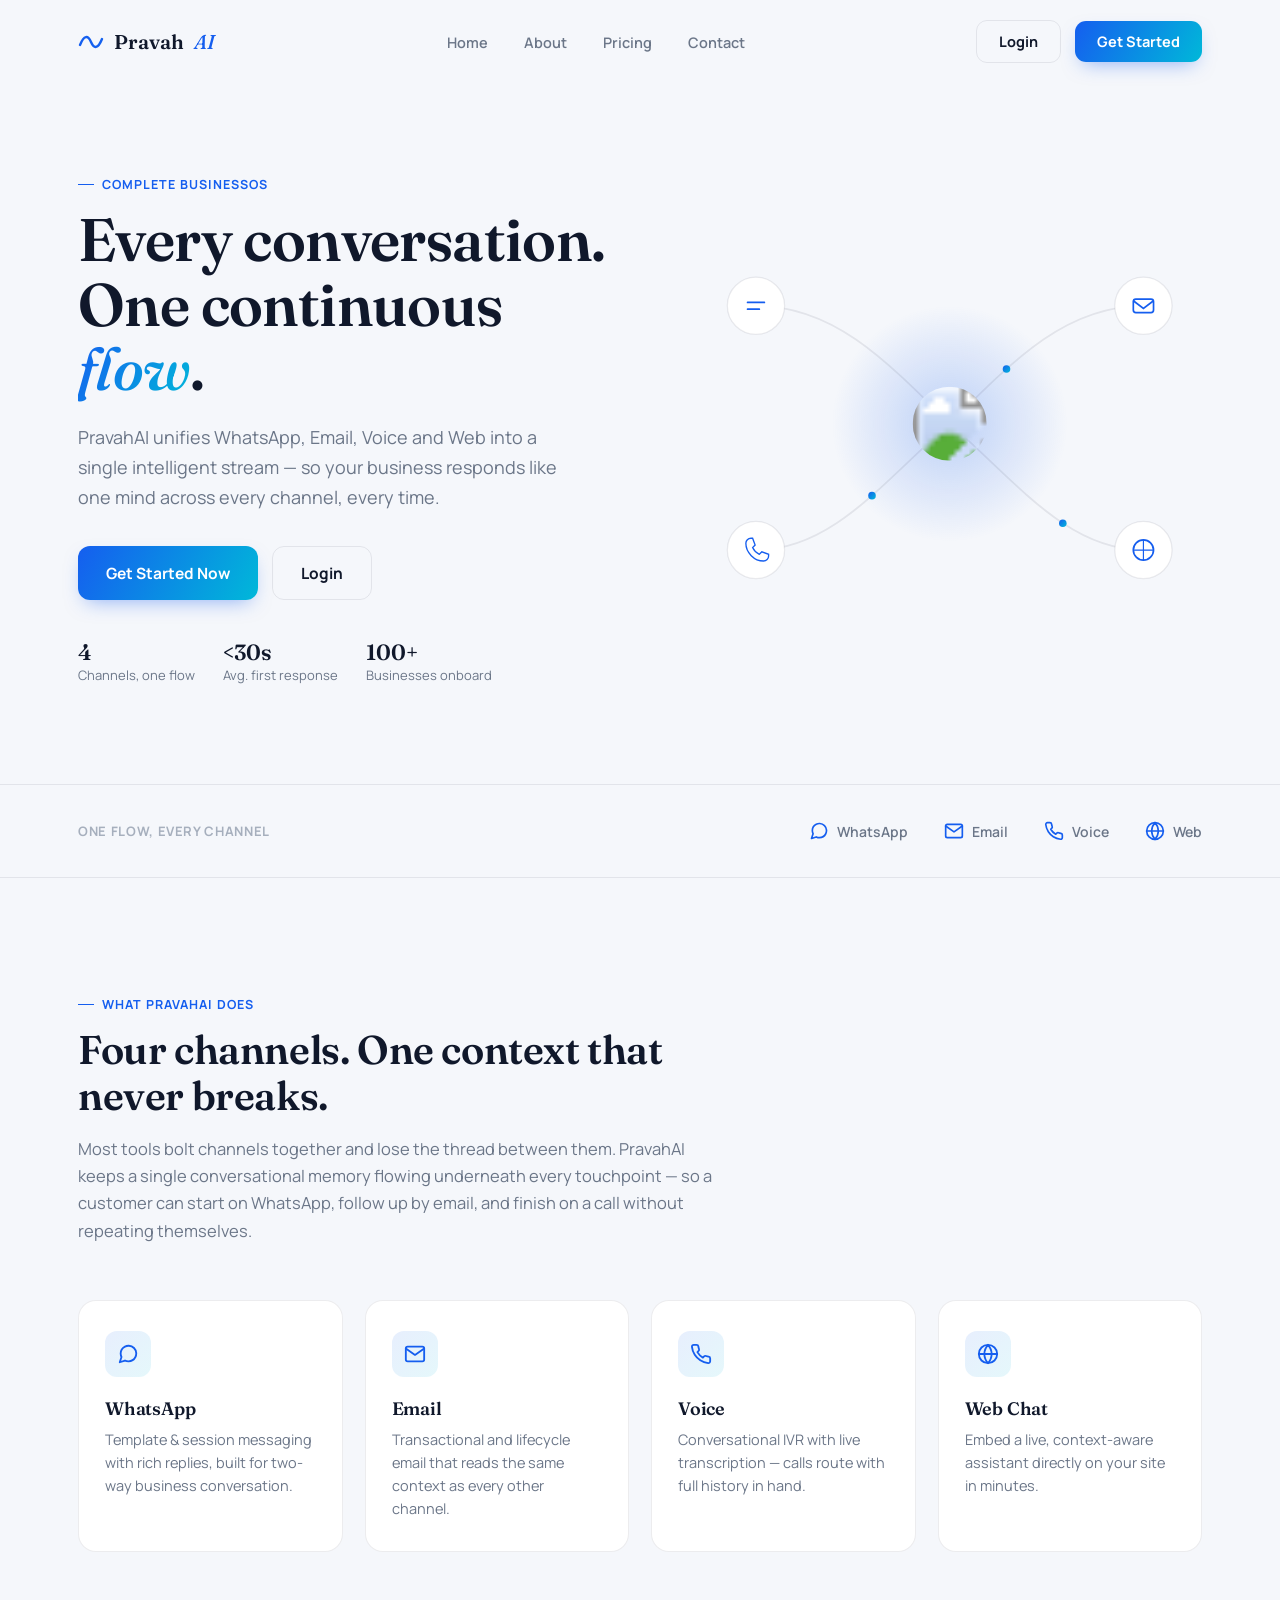
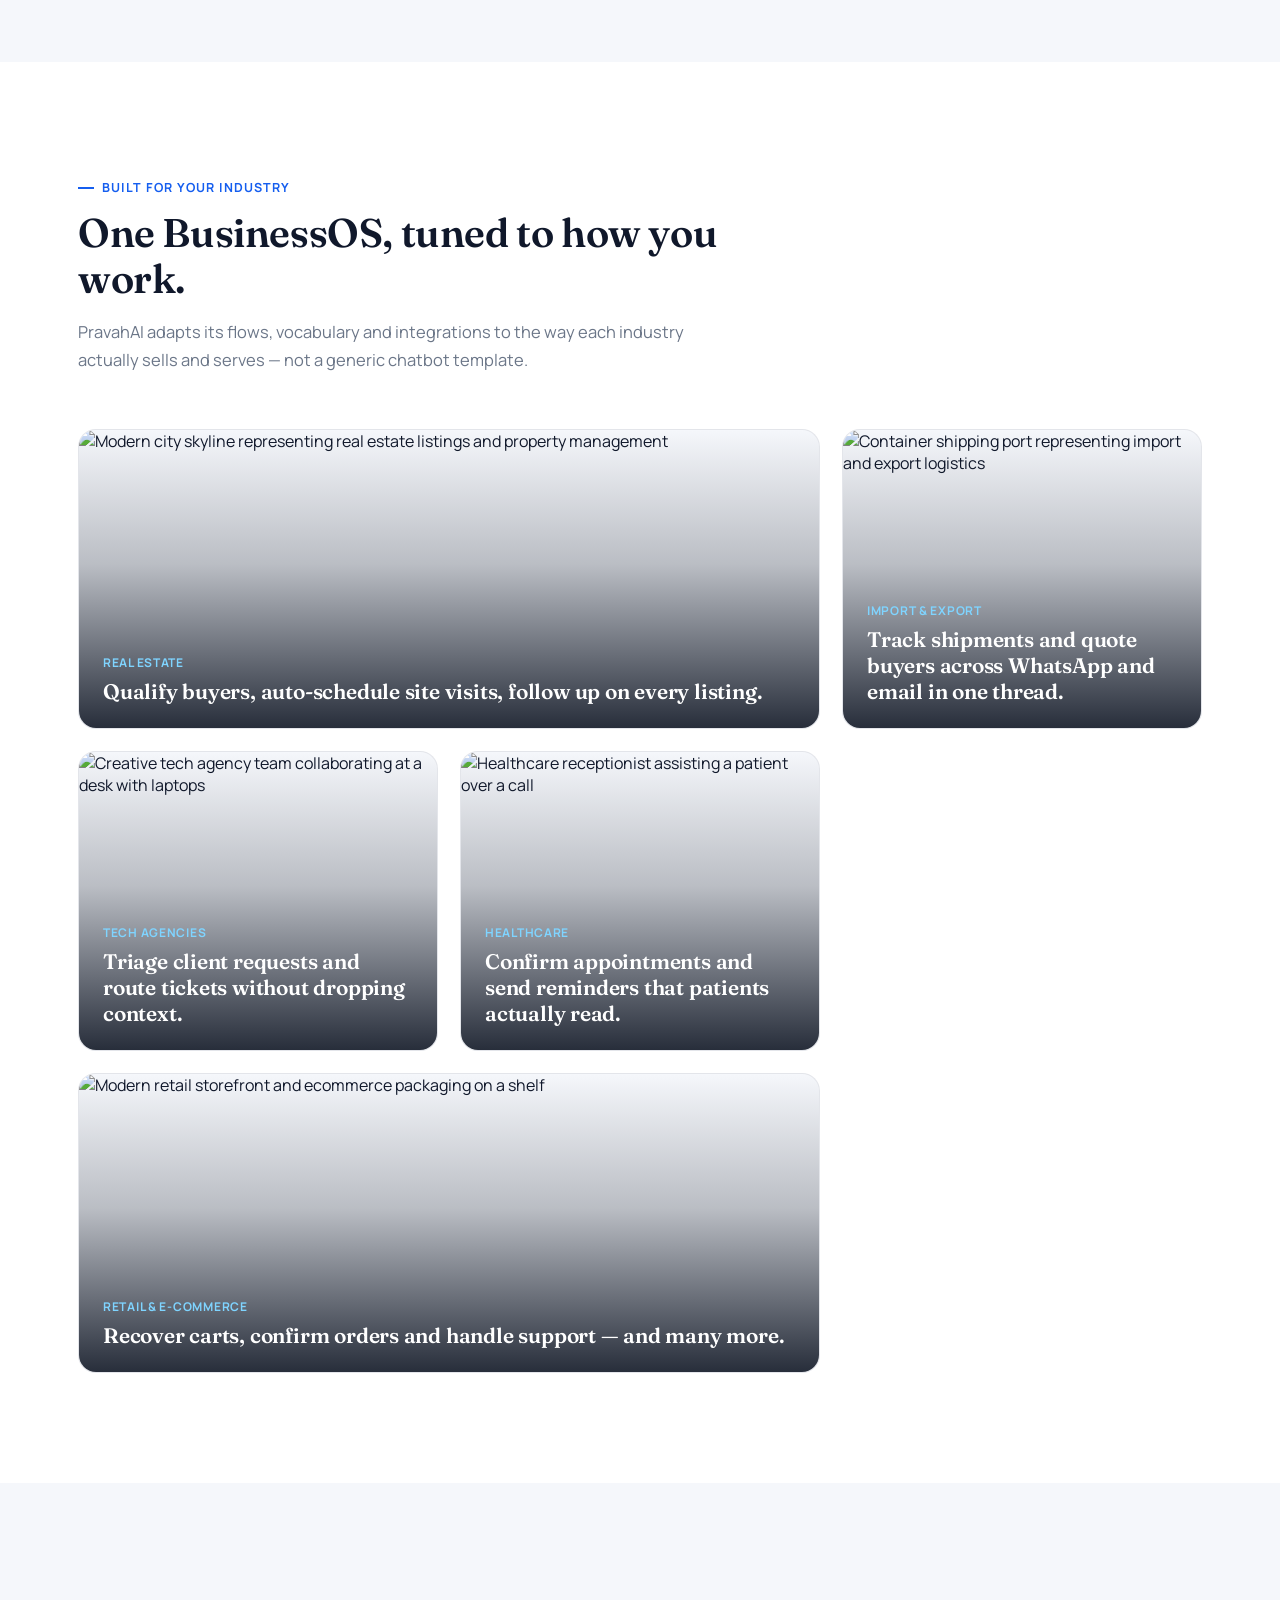
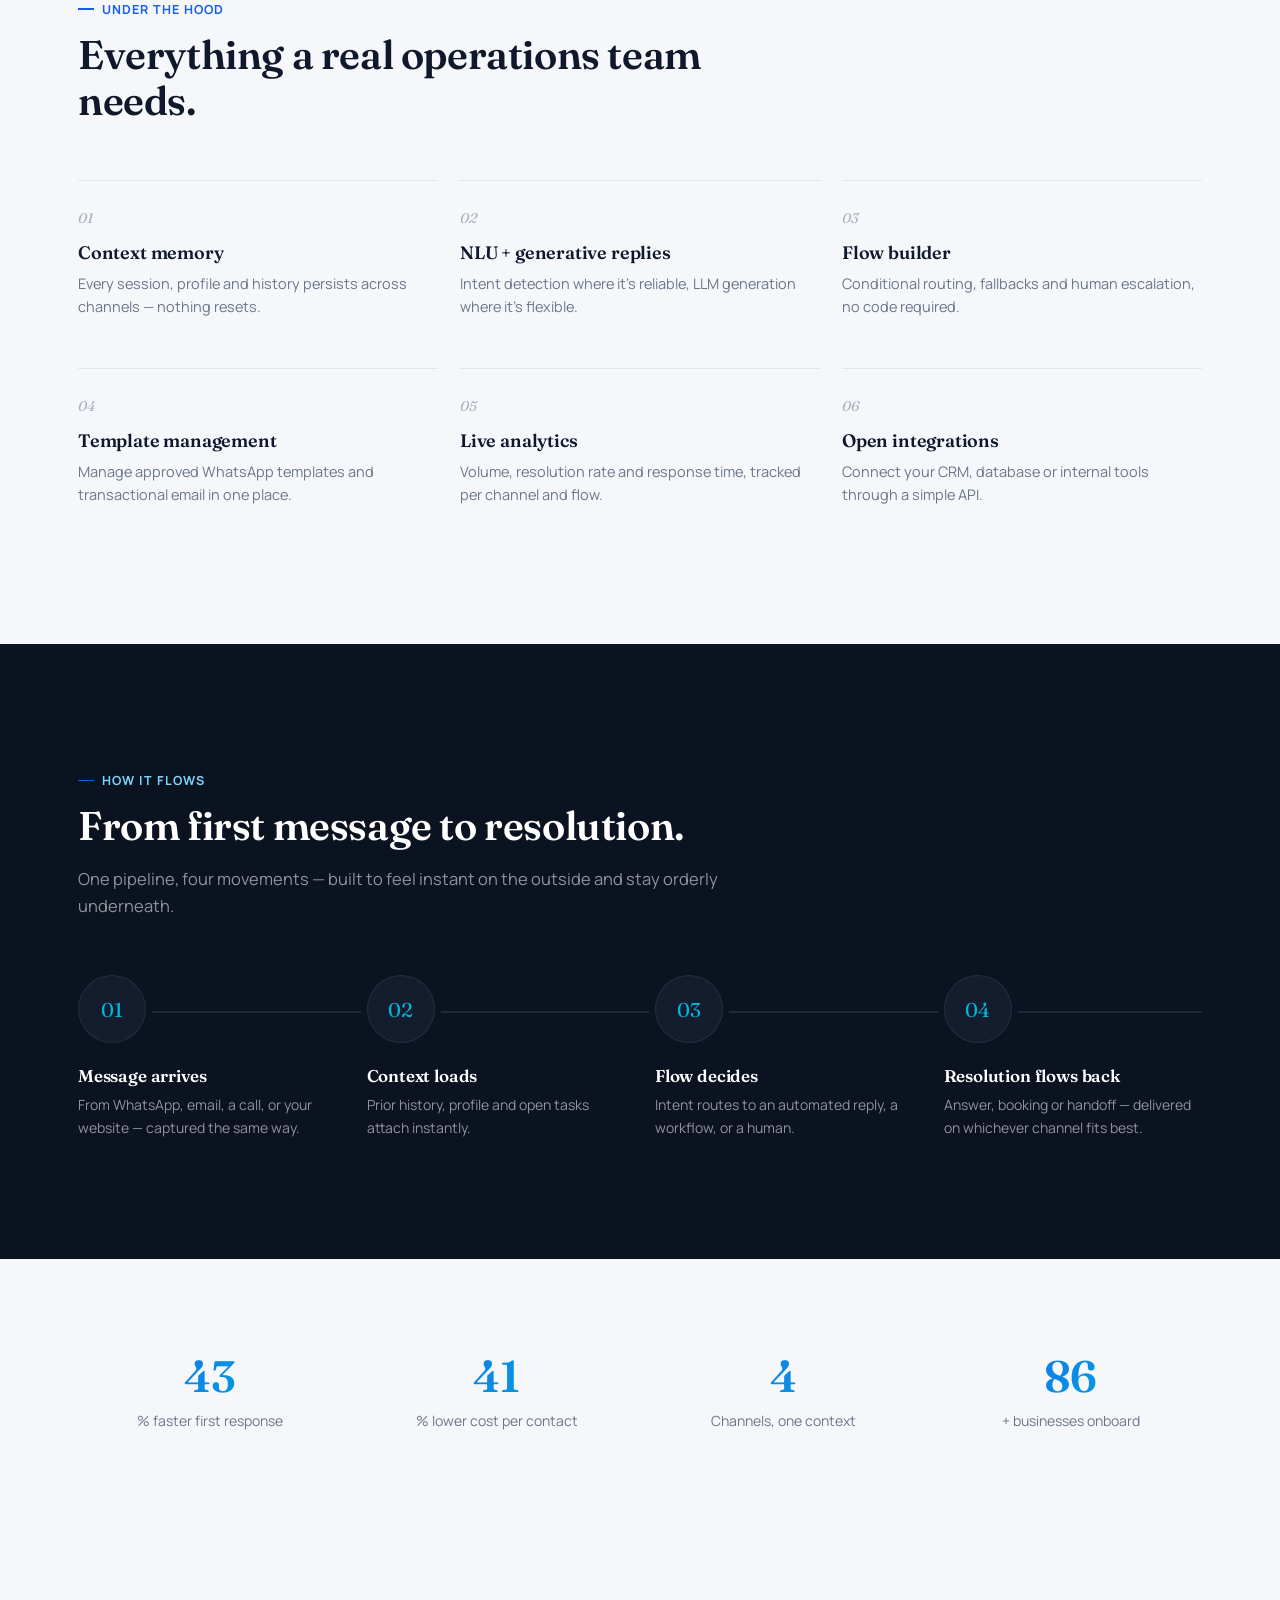
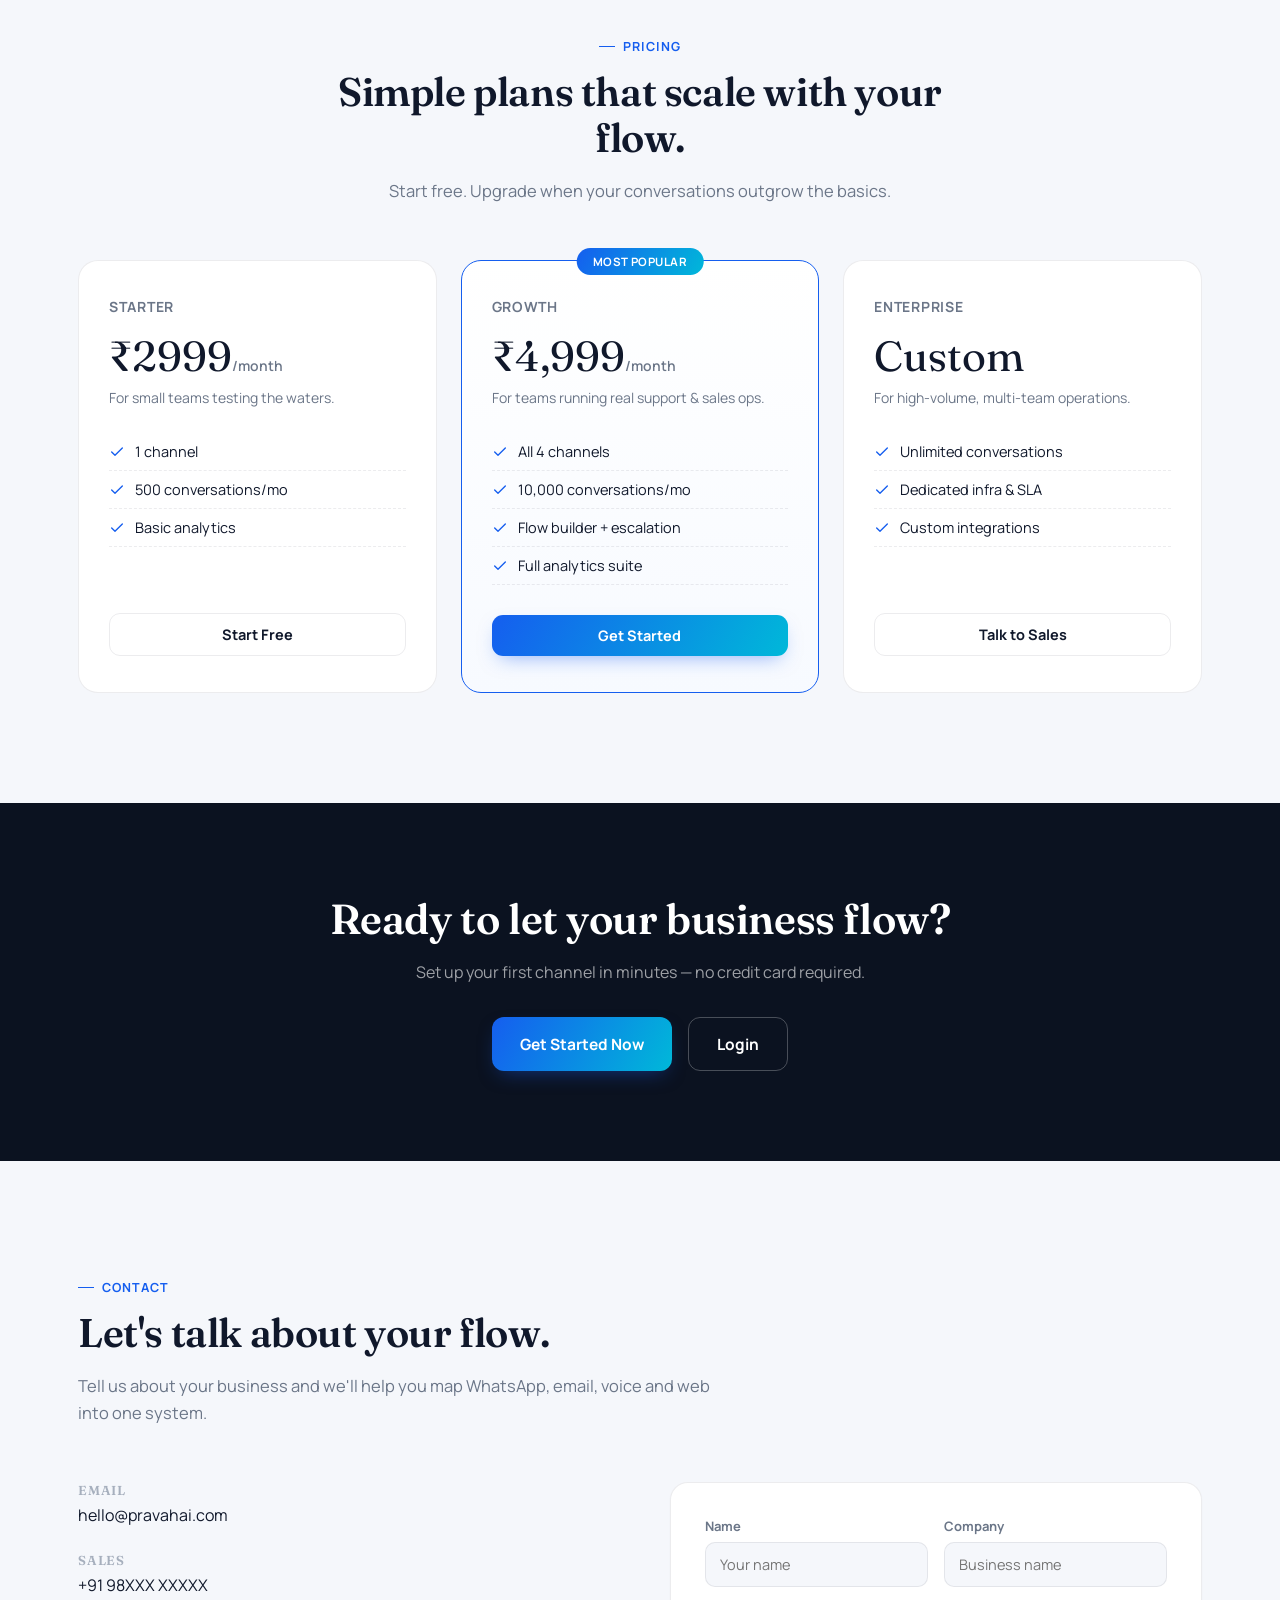
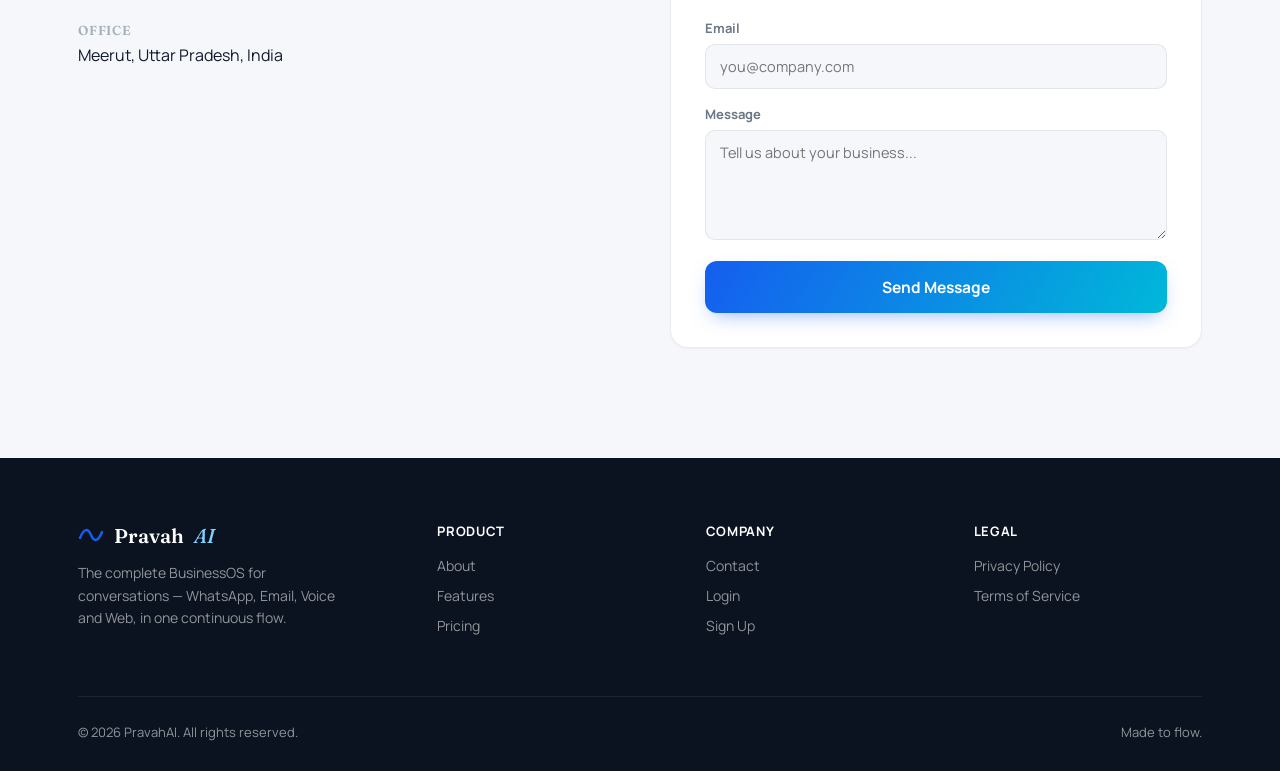
==== templates/index.html @ a68f46ef "admin dash and landing page or login page updated" ====
<!DOCTYPE html>
<html lang="en">
<head>
<meta charset="UTF-8">
<meta name="viewport" content="width=device-width, initial-scale=1.0">
<title>PravahAI — The Complete BusinessOS for Conversations</title>
<meta name="description" content="PravahAI unifies WhatsApp, Email, Voice and Web into one continuous flow of conversation — the complete BusinessOS for real estate, import-export, tech agencies and more.">

<link rel="preconnect" href="https://fonts.googleapis.com">
<link rel="preconnect" href="https://fonts.gstatic.com" crossorigin>
<link href="https://fonts.googleapis.com/css2?family=Fraunces:ital,opsz,wght@0,9..144,500;0,9..144,600;0,9..144,700;1,9..144,500&family=Manrope:wght@400;500;600;700;800&display=swap" rel="stylesheet">

<style>
:root{
    --ink:#10182b;
    --muted:#6b7688;
    --faint:#a6afbd;
    --paper:#f5f7fb;
    --card:#ffffff;
    --line:rgba(16,24,43,.08);
    --accent-1:#155eef;
    --accent-2:#00b8d9;
    --dark:#0b1220;
    --dark-card:#141c2e;
    --dark-line:rgba(255,255,255,.08);
    --shadow-sm:0 1px 2px rgba(16,24,40,.04);
    --shadow-lg:0 24px 48px -16px rgba(16,24,40,.16);
    --ease:cubic-bezier(.22,1,.36,1);
    --container:1180px;
}

*{box-sizing:border-box; margin:0; padding:0;}
html{scroll-behavior:smooth;}
body{
    font-family:'Manrope',sans-serif;
    color:var(--ink);
    background:var(--paper);
    -webkit-font-smoothing:antialiased;
    overflow-x:hidden;
}
img{max-width:100%; display:block;}
a{color:inherit;}
.wrap{ max-width:var(--container); margin:0 auto; padding:0 28px; }
h1,h2,h3{ font-family:'Fraunces',serif; font-weight:600; letter-spacing:-.01em; }
section{ position:relative; }
.eyebrow{
    display:inline-flex; align-items:center; gap:8px;
    font-size:12.5px; font-weight:700; letter-spacing:.08em; text-transform:uppercase;
    color:var(--accent-1); margin-bottom:14px;
}
.eyebrow::before{ content:""; width:16px; height:1.5px; background:var(--accent-1); }

/* ---------- reveal on scroll ---------- */
.reveal{ opacity:0; transform:translateY(28px); transition:opacity .8s var(--ease), transform .8s var(--ease); }
.reveal.visible{ opacity:1; transform:translateY(0); }
.stagger.visible > *{ transition-delay:calc(var(--i,0) * 90ms); }

/* ---------- nav ---------- */
.nav{
    position:fixed; top:0; left:0; right:0; z-index:100;
    padding:20px 0;
    transition:background .35s var(--ease), box-shadow .35s var(--ease), padding .35s var(--ease), border-color .35s var(--ease);
    border-bottom:1px solid transparent;
}
.nav.scrolled{
    background:rgba(245,247,251,.82);
    backdrop-filter:blur(14px);
    -webkit-backdrop-filter:blur(14px);
    padding:14px 0;
    border-bottom:1px solid var(--line);
    box-shadow:var(--shadow-sm);
}
.nav .wrap{ display:flex; align-items:center; justify-content:space-between; }
.brand{ display:flex; align-items:center; gap:10px; font-family:'Fraunces',serif; font-weight:600; font-size:20px; text-decoration:none; color:var(--ink); }
.brand .mark{ width:26px; height:26px; }
.brand em{ font-style:italic; font-weight:500; color:var(--accent-1); }
.nav-links{ display:flex; align-items:center; gap:36px; list-style:none; }
.nav-links a{ text-decoration:none; font-size:14.5px; font-weight:600; color:var(--muted); position:relative; padding:4px 0; transition:color .2s; }
.nav-links a::after{ content:""; position:absolute; left:0; bottom:0; width:100%; height:1.5px; background:var(--accent-1); transform:scaleX(0); transform-origin:left; transition:transform .25s var(--ease); }
.nav-links a:hover{ color:var(--ink); }
.nav-links a:hover::after{ transform:scaleX(1); }
.nav-cta{ display:flex; align-items:center; gap:14px; }
.btn{
    display:inline-flex; align-items:center; justify-content:center; gap:8px;
    font-family:'Manrope',sans-serif; font-weight:700; font-size:14.5px;
    padding:11px 22px; border-radius:11px; text-decoration:none; cursor:pointer; border:none;
    transition:transform .18s var(--ease), box-shadow .25s var(--ease), background .25s var(--ease);
    white-space:nowrap;
}
.btn-ghost{ color:var(--ink); background:transparent; border:1.5px solid var(--line); }
.btn-ghost:hover{ border-color:var(--accent-1); color:var(--accent-1); }
.btn-primary{
    position:relative; overflow:hidden;
    color:#fff; background:linear-gradient(120deg, var(--accent-1), var(--accent-2));
    box-shadow:0 8px 20px -8px rgba(21,94,239,.5);
}
.btn-primary::after{
    content:""; position:absolute; top:0; left:-60%; width:40%; height:100%;
    background:linear-gradient(120deg, transparent, rgba(255,255,255,.35), transparent);
    transform:skewX(-20deg); transition:left .55s var(--ease);
}
.btn-primary:hover::after{ left:130%; }
.btn-primary:hover{ transform:translateY(-2px); box-shadow:0 14px 28px -8px rgba(21,94,239,.58); }
.btn-primary:active{ transform:translateY(0) scale(.98); }
.btn-lg{ padding:15px 28px; font-size:15.5px; border-radius:12px; }

.burger{ display:none; flex-direction:column; gap:5px; background:none; border:none; cursor:pointer; padding:6px; }
.burger span{ width:22px; height:2px; background:var(--ink); border-radius:2px; transition:transform .3s var(--ease), opacity .3s; }
.mobile-menu{
    display:none; position:fixed; inset:0; z-index:99; background:var(--paper);
    flex-direction:column; align-items:center; justify-content:center; gap:28px;
    opacity:0; visibility:hidden; transition:opacity .3s var(--ease);
}
.mobile-menu.open{ display:flex; opacity:1; visibility:visible; }
.mobile-menu a{ font-family:'Fraunces',serif; font-size:26px; text-decoration:none; color:var(--ink); }

/* ---------- hero ---------- */
.hero{ padding:168px 0 100px; overflow:hidden; }
.hero .wrap{ display:grid; grid-template-columns:1.05fr .95fr; gap:60px; align-items:center; }
.hero h1{ font-size:clamp(38px,5vw,60px); line-height:1.08; margin-bottom:22px; }
.hero h1 .flow-word{ font-style:italic; font-weight:500; background:linear-gradient(120deg,var(--accent-1),var(--accent-2)); -webkit-background-clip:text; background-clip:text; color:transparent; }
.hero p.lead{ font-size:18px; color:var(--muted); line-height:1.65; max-width:480px; margin-bottom:34px; }
.hero-cta{ display:flex; gap:14px; flex-wrap:wrap; margin-bottom:38px; }
.hero-proof{ display:flex; gap:28px; flex-wrap:wrap; }
.hero-proof div{ font-size:13px; color:var(--muted); }
.hero-proof strong{ display:block; font-family:'Fraunces',serif; font-size:22px; color:var(--ink); font-weight:600; }

.hero-visual{ position:relative; }
.hero-visual svg{ width:100%; height:auto; }
.hero-load{ opacity:0; transform:translateY(20px); animation:fade-up .7s var(--ease) forwards; }
.hero-load.d1{ animation-delay:.05s; } .hero-load.d2{ animation-delay:.18s; } .hero-load.d3{ animation-delay:.3s; } .hero-load.d4{ animation-delay:.42s; } .hero-load.d5{ animation-delay:.54s; }
@keyframes fade-up{ to{ opacity:1; transform:translateY(0);} }

/* ---------- channel strip ---------- */
.channels{ padding:36px 0; border-top:1px solid var(--line); border-bottom:1px solid var(--line); }
.channels .wrap{ display:flex; justify-content:space-between; align-items:center; flex-wrap:wrap; gap:24px; }
.channels .label{ font-size:13px; color:var(--faint); font-weight:700; letter-spacing:.05em; text-transform:uppercase; }
.channel-icons{ display:flex; gap:36px; flex-wrap:wrap; }
.channel-icons div{ display:flex; align-items:center; gap:8px; font-size:14px; font-weight:600; color:var(--muted); }
.channel-icons svg{ width:20px; height:20px; stroke:var(--accent-1); }

/* ---------- section shell ---------- */
.section{ padding:110px 0; }
.section-head{ max-width:640px; margin-bottom:56px; }
.section-head h2{ font-size:clamp(28px,3.4vw,40px); line-height:1.15; margin-bottom:16px; }
.section-head p{ color:var(--muted); font-size:16.5px; line-height:1.65; }
.section-head.center{ margin-left:auto; margin-right:auto; text-align:center; }

/* ---------- about / channel cards ---------- */
.channel-grid{ display:grid; grid-template-columns:repeat(4,1fr); gap:22px; }
.channel-card{
    background:var(--card); border:1px solid var(--line); border-radius:18px; padding:30px 26px;
    transition:transform .3s var(--ease), box-shadow .3s var(--ease), border-color .3s var(--ease);
}
.channel-card:hover{ transform:translateY(-6px); box-shadow:var(--shadow-lg); border-color:rgba(21,94,239,.25); }
.channel-card .icon-box{
    width:46px; height:46px; border-radius:12px; display:flex; align-items:center; justify-content:center;
    background:linear-gradient(135deg, rgba(21,94,239,.1), rgba(0,184,217,.1)); margin-bottom:20px;
}
.channel-card .icon-box svg{ width:22px; height:22px; stroke:var(--accent-1); }
.channel-card h3{ font-size:18px; margin-bottom:8px; }
.channel-card p{ font-size:14.5px; color:var(--muted); line-height:1.6; }

/* ---------- industries ---------- */
.industries{ background:var(--card); }
.industry-grid{ display:grid; grid-template-columns:repeat(3,1fr); gap:22px; }
.industry-card{
    position:relative; border-radius:18px; overflow:hidden; height:300px;
    border:1px solid var(--line); background:var(--paper);
    transition:transform .35s var(--ease), box-shadow .35s var(--ease);
}
.industry-card:hover{ transform:translateY(-6px); box-shadow:var(--shadow-lg); }
.industry-card img{ position:absolute; inset:0; width:100%; height:100%; object-fit:cover; transition:transform .6s var(--ease); }
.industry-card:hover img{ transform:scale(1.06); }
.industry-card .overlay{
    position:absolute; inset:0; background:linear-gradient(0deg, rgba(11,18,32,.88) 0%, rgba(11,18,32,.25) 55%, transparent 100%);
}
.industry-card .content{ position:absolute; left:0; right:0; bottom:0; padding:24px; color:#fff; }
.industry-card .content span{ font-size:12px; font-weight:700; letter-spacing:.06em; text-transform:uppercase; color:#7fd4ff; }
.industry-card .content h3{ font-family:'Fraunces',serif; font-size:21px; margin-top:6px; color:#fff; }
.industry-card.wide{ grid-column:span 2; }

/* ---------- features ---------- */
.feature-grid{ display:grid; grid-template-columns:repeat(3,1fr); gap:22px; }
.feature-card{ padding:28px 0; border-top:1px solid var(--line); }
.feature-card .num{ font-family:'Fraunces',serif; font-style:italic; color:var(--faint); font-size:14px; margin-bottom:14px; display:block; }
.feature-card h3{ font-size:18px; margin-bottom:8px; }
.feature-card p{ color:var(--muted); font-size:14.5px; line-height:1.6; }

/* ---------- how it works (dark) ---------- */
.flow-section{ background:var(--dark); color:#fff; padding:120px 0; }
.flow-section .section-head p{ color:rgba(255,255,255,.55); }
.flow-section .section-head h2{ color:#fff; }
.flow-steps{ position:relative; display:grid; grid-template-columns:repeat(4,1fr); gap:30px; margin-top:20px; }
.flow-line-svg{ position:absolute; top:34px; left:0; width:100%; height:6px; z-index:0; }
.flow-step{ position:relative; z-index:1; }
.flow-step .dot{
    width:68px; height:68px; border-radius:50%; display:flex; align-items:center; justify-content:center;
    background:var(--dark-card); border:1.5px solid var(--dark-line); margin-bottom:22px;
    font-family:'Fraunces',serif; font-size:20px; color:var(--accent-2);
    box-shadow:0 0 0 6px rgba(11,18,32,1);
}
.flow-step h3{ color:#fff; font-size:17px; margin-bottom:8px; }
.flow-step p{ color:rgba(255,255,255,.55); font-size:14px; line-height:1.6; }

/* ---------- stats ---------- */
.stats{ padding:90px 0; }
.stats-grid{ display:grid; grid-template-columns:repeat(4,1fr); gap:24px; text-align:center; }
.stat h3{ font-family:'Fraunces',serif; font-size:44px; background:linear-gradient(120deg,var(--accent-1),var(--accent-2)); -webkit-background-clip:text; background-clip:text; color:transparent; margin-bottom:8px; }
.stat p{ color:var(--muted); font-size:14px; }

/* ---------- pricing ---------- */
.pricing-grid{ display:grid; grid-template-columns:repeat(3,1fr); gap:24px; align-items:stretch; }
.price-card{
    background:var(--card); border:1.5px solid var(--line); border-radius:20px; padding:36px 30px;
    display:flex; flex-direction:column; transition:transform .3s var(--ease), box-shadow .3s var(--ease), border-color .3s;
}
.price-card:hover{ transform:translateY(-6px); box-shadow:var(--shadow-lg); }
.price-card.featured{ border-color:var(--accent-1); position:relative; background:linear-gradient(180deg, #fff, #f7faff); }
.price-badge{ position:absolute; top:-13px; left:50%; transform:translateX(-50%); background:linear-gradient(120deg,var(--accent-1),var(--accent-2)); color:#fff; font-size:11.5px; font-weight:700; letter-spacing:.04em; text-transform:uppercase; padding:6px 16px; border-radius:20px; }
.price-card .plan{ font-size:14px; font-weight:700; color:var(--muted); text-transform:uppercase; letter-spacing:.05em; margin-bottom:14px; }
.price-card .price{ font-family:'Fraunces',serif; font-size:42px; margin-bottom:6px; }
.price-card .price span{ font-family:'Manrope',sans-serif; font-size:14px; color:var(--muted); font-weight:600; }
.price-card .desc{ color:var(--muted); font-size:14px; margin-bottom:26px; }
.price-card ul{ list-style:none; margin-bottom:30px; flex:1; }
.price-card li{ display:flex; align-items:center; gap:10px; font-size:14.5px; padding:9px 0; border-bottom:1px dashed var(--line); }
.price-card li svg{ width:16px; height:16px; stroke:var(--accent-1); flex-shrink:0; }

/* ---------- cta banner (dark) ---------- */
.cta-banner{ background:var(--dark); color:#fff; padding:90px 0; text-align:center; position:relative; overflow:hidden; }
.cta-banner h2{ color:#fff; font-size:clamp(28px,4vw,42px); margin-bottom:16px; }
.cta-banner p{ color:rgba(255,255,255,.6); margin-bottom:34px; font-size:16px; }
.cta-actions{ display:flex; justify-content:center; gap:16px; flex-wrap:wrap; }

/* ---------- contact ---------- */
.contact-grid{ display:grid; grid-template-columns:1fr 1fr; gap:60px; align-items:start; }
.contact-info div{ margin-bottom:26px; }
.contact-info h3{ font-size:13px; text-transform:uppercase; letter-spacing:.06em; color:var(--faint); margin-bottom:6px; }
.contact-info p{ font-size:16px; }
.contact-form{ background:var(--card); border:1px solid var(--line); border-radius:18px; padding:34px; box-shadow:var(--shadow-sm); }
.form-row{ display:grid; grid-template-columns:1fr 1fr; gap:16px; margin-bottom:16px; }
.form-field{ margin-bottom:16px; }
.form-field label{ display:block; font-size:13px; font-weight:700; margin-bottom:7px; color:var(--muted); }
.form-field input, .form-field textarea{
    width:100%; background:var(--paper); border:1.5px solid var(--line); border-radius:10px; padding:12px 14px;
    font-family:'Manrope',sans-serif; font-size:14.5px; color:var(--ink); outline:none;
    transition:border-color .25s var(--ease), box-shadow .25s var(--ease);
}
.form-field input:focus, .form-field textarea:focus{ border-color:var(--accent-1); box-shadow:0 0 0 4px rgba(21,94,239,.09); }
.form-field textarea{ resize:vertical; min-height:110px; }

/* ---------- footer ---------- */
footer{ background:var(--dark); color:rgba(255,255,255,.55); padding:64px 0 30px; }
.footer-grid{ display:grid; grid-template-columns:1.4fr 1fr 1fr 1fr; gap:40px; margin-bottom:50px; }
.footer-grid .brand{ color:#fff; margin-bottom:14px; }
.footer-grid p{ font-size:14px; line-height:1.6; max-width:280px; }
.footer-col h4{ color:#fff; font-size:13px; text-transform:uppercase; letter-spacing:.05em; margin-bottom:16px; }
.footer-col a{ display:block; text-decoration:none; font-size:14px; color:rgba(255,255,255,.55); margin-bottom:11px; transition:color .2s; }
.footer-col a:hover{ color:#fff; }
.footer-bottom{ border-top:1px solid var(--dark-line); padding-top:26px; display:flex; justify-content:space-between; flex-wrap:wrap; gap:14px; font-size:13px; }

/* ---------- responsive ---------- */
@media (max-width:980px){
    .hero .wrap{ grid-template-columns:1fr; }
    .hero{ padding-top:140px; text-align:center; }
    .hero p.lead{ margin-left:auto; margin-right:auto; }
    .hero-cta, .hero-proof{ justify-content:center; }
    .channel-grid{ grid-template-columns:repeat(2,1fr); }
    .industry-grid{ grid-template-columns:repeat(2,1fr); }
    .industry-card.wide{ grid-column:span 2; }
    .feature-grid{ grid-template-columns:repeat(2,1fr); }
    .flow-steps{ grid-template-columns:repeat(2,1fr); row-gap:40px; }
    .flow-line-svg{ display:none; }
    .stats-grid{ grid-template-columns:repeat(2,1fr); row-gap:34px; }
    .pricing-grid{ grid-template-columns:1fr; max-width:420px; margin:0 auto; }
    .contact-grid{ grid-template-columns:1fr; }
    .footer-grid{ grid-template-columns:1fr 1fr; }
}
@media (max-width:680px){
    .nav-links{ display:none; }
    .burger{ display:flex; }
    .nav-cta .btn-ghost{ display:none; }
    .channel-grid{ grid-template-columns:1fr; }
    .industry-grid{ grid-template-columns:1fr; }
    .industry-card.wide{ grid-column:span 1; }
    .feature-grid{ grid-template-columns:1fr; }
    .flow-steps{ grid-template-columns:1fr; }
    .stats-grid{ grid-template-columns:1fr 1fr; }
    .channels .wrap{ justify-content:center; text-align:center; }
    .footer-grid{ grid-template-columns:1fr; }
    .section{ padding:76px 0; }
    .form-row{ grid-template-columns:1fr; }
}

@media (prefers-reduced-motion: reduce){
    *{ animation-duration:.01ms !important; animation-iteration-count:1 !important; transition-duration:.01ms !important; }
}
</style>
</head>
<body>

<!-- ================= NAV ================= -->
<nav class="nav" id="nav">
    <div class="wrap">
        <a href="#home" class="brand">
            <svg class="mark" viewBox="0 0 26 26" fill="none"><path d="M2 16C6 6 10 6 13 13S20 20 24 10" stroke="url(#navGrad)" stroke-width="2.4" stroke-linecap="round"/><defs><linearGradient id="navGrad" x1="0" y1="0" x2="26" y2="0"><stop stop-color="#155eef"/><stop offset="1" stop-color="#00b8d9"/></linearGradient></defs></svg>
            Pravah<em>AI</em>
        </a>
        <ul class="nav-links">
            <li><a href="#home">Home</a></li>
            <li><a href="#about">About</a></li>
            <li><a href="#pricing">Pricing</a></li>
            <li><a href="#contact">Contact</a></li>
        </ul>
        <div class="nav-cta">
            <a href="/login" class="btn btn-ghost">Login</a>
            <a href="/signup" class="btn btn-primary">Get Started</a>
            <button class="burger" id="burger" aria-label="Menu"><span></span><span></span><span></span></button>
        </div>
    </div>
</nav>

<div class="mobile-menu" id="mobileMenu">
    <a href="#home">Home</a>
    <a href="#about">About</a>
    <a href="#pricing">Pricing</a>
    <a href="#contact">Contact</a>
    <a href="/login">Login</a>
</div>

<!-- ================= HERO ================= -->
<section class="hero" id="home">
    <div class="wrap">
        <div>
            <div class="hero-load d1 eyebrow">Complete BusinessOS</div>
            <h1 class="hero-load d2">Every conversation.<br>One continuous <span class="flow-word">flow</span>.</h1>
            <p class="lead hero-load d3">PravahAI unifies WhatsApp, Email, Voice and Web into a single intelligent stream — so your business responds like one mind across every channel, every time.</p>
            <div class="hero-cta hero-load d4">
                <a href="/signup" class="btn btn-primary btn-lg">Get Started Now</a>
                <a href="/login" class="btn btn-ghost btn-lg">Login</a>
            </div>
            <div class="hero-proof hero-load d5">
                <div><strong>4</strong>Channels, one flow</div>
                <div><strong>&lt;30s</strong>Avg. first response</div>
                <div><strong>100+</strong>Businesses onboard</div>
            </div>
        </div>

        <div class="hero-visual hero-load d3">
            <svg viewBox="0 0 600 460" xmlns="http://www.w3.org/2000/svg">
                <defs>
                    <linearGradient id="heroGrad" x1="0" y1="0" x2="1" y2="1">
                        <stop offset="0%" stop-color="#155eef"/>
                        <stop offset="100%" stop-color="#00b8d9"/>
                    </linearGradient>
                    <radialGradient id="coreGlow" cx="50%" cy="50%" r="50%">
                        <stop offset="0%" stop-color="#155eef" stop-opacity=".25"/>
                        <stop offset="100%" stop-color="#155eef" stop-opacity="0"/>
                    </radialGradient>
                    <clipPath id="coreClip">
                        <circle cx="300" cy="230" r="44"/>
                    </clipPath>
                </defs>

                <circle cx="300" cy="230" r="140" fill="url(#coreGlow)"/>

                <path id="p1" d="M70 90 C 160 90, 220 150, 300 230" fill="none" stroke="var(--line)" stroke-width="2"/>
                <path id="p2" d="M530 90 C 440 90, 380 150, 300 230" fill="none" stroke="var(--line)" stroke-width="2"/>
                <path id="p3" d="M70 380 C 160 380, 220 300, 300 230" fill="none" stroke="var(--line)" stroke-width="2"/>
                <path id="p4" d="M530 380 C 440 380, 380 300, 300 230" fill="none" stroke="var(--line)" stroke-width="2"/>

                <circle r="4.5" fill="url(#heroGrad)"><animateMotion dur="3.2s" repeatCount="indefinite" begin="0s"><mpath href="#p1"/></animateMotion></circle>
                <circle r="4.5" fill="url(#heroGrad)"><animateMotion dur="3.6s" repeatCount="indefinite" begin=".5s"><mpath href="#p2"/></animateMotion></circle>
                <circle r="4.5" fill="url(#heroGrad)"><animateMotion dur="3.4s" repeatCount="indefinite" begin="1s"><mpath href="#p3"/></animateMotion></circle>
                <circle r="4.5" fill="url(#heroGrad)"><animateMotion dur="3.8s" repeatCount="indefinite" begin="1.5s"><mpath href="#p4"/></animateMotion></circle>

                <!-- channel nodes -->
                <g>
                    <circle cx="70" cy="90" r="34" fill="#fff" stroke="var(--line)" stroke-width="1.5"/>
                    <path d="M60 86h20M60 94h14" stroke="#155eef" stroke-width="2" stroke-linecap="round"/>
                </g>
                <g>
                    <circle cx="530" cy="90" r="34" fill="#fff" stroke="var(--line)" stroke-width="1.5"/>
                    <rect x="518" y="82" width="24" height="16" rx="3" fill="none" stroke="#155eef" stroke-width="2"/>
                    <path d="M518 84l12 9 12-9" fill="none" stroke="#155eef" stroke-width="2"/>
                </g>
                <g>
                    <circle cx="70" cy="380" r="34" fill="#fff" stroke="var(--line)" stroke-width="1.5"/>
                    <path d="M58 372a6 6 0 0 1 6-6h2l3 8-3 3a16 16 0 0 0 8 8l3-3 8 3v2a6 6 0 0 1-6 6c-11 0-21-10-21-21z" fill="none" stroke="#155eef" stroke-width="1.6"/>
                </g>
                <g>
                    <circle cx="530" cy="380" r="34" fill="#fff" stroke="var(--line)" stroke-width="1.5"/>
                    <circle cx="530" cy="380" r="12" fill="none" stroke="#155eef" stroke-width="2"/>
                    <path d="M518 380h24M530 368v24" stroke="#155eef" stroke-width="1.4"/>
                </g>

                <!-- core node -->
                <circle cx="300" cy="230" r="46" fill="transparent"/>
                <image href="{{ url_for('static', filename='img/hero-core.png') }}" alt="PravaahAI Logo"" x="256" y="186" width="88" height="88" clip-path="url(#coreClip)" preserveAspectRatio="xMidYMid slice"/>
                
            </svg>
        </div>
    </div>
</section>

<!-- ================= CHANNEL STRIP ================= -->
<section class="channels">
    <div class="wrap">
        <span class="label">One flow, every channel</span>
        <div class="channel-icons">
            <div><svg viewBox="0 0 24 24" fill="none" stroke-width="2" stroke-linecap="round" stroke-linejoin="round"><path d="M21 11.5a8.38 8.38 0 0 1-.9 3.8 8.5 8.5 0 0 1-7.6 4.7 8.38 8.38 0 0 1-3.8-.9L3 21l1.9-5.7a8.38 8.38 0 0 1-.9-3.8 8.5 8.5 0 0 1 4.7-7.6 8.38 8.38 0 0 1 3.8-.9h.5a8.48 8.48 0 0 1 8 8v.5z"/></svg> WhatsApp</div>
            <div><svg viewBox="0 0 24 24" fill="none" stroke-width="2" stroke-linecap="round" stroke-linejoin="round"><rect x="2" y="4" width="20" height="16" rx="2"/><path d="m22 6-10 7L2 6"/></svg> Email</div>
            <div><svg viewBox="0 0 24 24" fill="none" stroke-width="2" stroke-linecap="round" stroke-linejoin="round"><path d="M22 16.92v3a2 2 0 0 1-2.18 2 19.79 19.79 0 0 1-8.63-3.07 19.5 19.5 0 0 1-6-6 19.79 19.79 0 0 1-3.07-8.67A2 2 0 0 1 4.11 2h3a2 2 0 0 1 2 1.72c.127.96.362 1.903.7 2.81a2 2 0 0 1-.45 2.11L8.09 9.91a16 16 0 0 0 6 6l1.27-1.27a2 2 0 0 1 2.11-.45c.907.338 1.85.573 2.81.7A2 2 0 0 1 22 16.92z"/></svg> Voice</div>
            <div><svg viewBox="0 0 24 24" fill="none" stroke-width="2" stroke-linecap="round" stroke-linejoin="round"><circle cx="12" cy="12" r="10"/><path d="M2 12h20M12 2a15.3 15.3 0 0 1 4 10 15.3 15.3 0 0 1-4 10 15.3 15.3 0 0 1-4-10 15.3 15.3 0 0 1 4-10z"/></svg> Web</div>
        </div>
    </div>
</section>

<!-- ================= ABOUT ================= -->
<section class="section" id="about">
    <div class="wrap">
        <div class="section-head reveal">
            <div class="eyebrow">What PravahAI does</div>
            <h2>Four channels. One context that never breaks.</h2>
            <p>Most tools bolt channels together and lose the thread between them. PravahAI keeps a single conversational memory flowing underneath every touchpoint — so a customer can start on WhatsApp, follow up by email, and finish on a call without repeating themselves.</p>
        </div>
        <div class="channel-grid reveal stagger">
            <div class="channel-card" style="--i:0">
                <div class="icon-box"><svg viewBox="0 0 24 24" fill="none" stroke-width="2" stroke-linecap="round" stroke-linejoin="round"><path d="M21 11.5a8.38 8.38 0 0 1-.9 3.8 8.5 8.5 0 0 1-7.6 4.7 8.38 8.38 0 0 1-3.8-.9L3 21l1.9-5.7a8.38 8.38 0 0 1-.9-3.8 8.5 8.5 0 0 1 4.7-7.6 8.38 8.38 0 0 1 3.8-.9h.5a8.48 8.48 0 0 1 8 8v.5z"/></svg></div>
                <h3>WhatsApp</h3>
                <p>Template & session messaging with rich replies, built for two-way business conversation.</p>
            </div>
            <div class="channel-card" style="--i:1">
                <div class="icon-box"><svg viewBox="0 0 24 24" fill="none" stroke-width="2" stroke-linecap="round" stroke-linejoin="round"><rect x="2" y="4" width="20" height="16" rx="2"/><path d="m22 6-10 7L2 6"/></svg></div>
                <h3>Email</h3>
                <p>Transactional and lifecycle email that reads the same context as every other channel.</p>
            </div>
            <div class="channel-card" style="--i:2">
                <div class="icon-box"><svg viewBox="0 0 24 24" fill="none" stroke-width="2" stroke-linecap="round" stroke-linejoin="round"><path d="M22 16.92v3a2 2 0 0 1-2.18 2 19.79 19.79 0 0 1-8.63-3.07 19.5 19.5 0 0 1-6-6 19.79 19.79 0 0 1-3.07-8.67A2 2 0 0 1 4.11 2h3a2 2 0 0 1 2 1.72c.127.96.362 1.903.7 2.81a2 2 0 0 1-.45 2.11L8.09 9.91a16 16 0 0 0 6 6l1.27-1.27a2 2 0 0 1 2.11-.45c.907.338 1.85.573 2.81.7A2 2 0 0 1 22 16.92z"/></svg></div>
                <h3>Voice</h3>
                <p>Conversational IVR with live transcription — calls route with full history in hand.</p>
            </div>
            <div class="channel-card" style="--i:3">
                <div class="icon-box"><svg viewBox="0 0 24 24" fill="none" stroke-width="2" stroke-linecap="round" stroke-linejoin="round"><circle cx="12" cy="12" r="10"/><path d="M2 12h20M12 2a15.3 15.3 0 0 1 4 10 15.3 15.3 0 0 1-4 10 15.3 15.3 0 0 1-4-10 15.3 15.3 0 0 1 4-10z"/></svg></div>
                <h3>Web Chat</h3>
                <p>Embed a live, context-aware assistant directly on your site in minutes.</p>
            </div>
        </div>
    </div>
</section>

<!-- ================= INDUSTRIES ================= -->
<section class="section industries">
    <div class="wrap">
        <div class="section-head reveal">
            <div class="eyebrow">Built for your industry</div>
            <h2>One BusinessOS, tuned to how you work.</h2>
            <p>PravahAI adapts its flows, vocabulary and integrations to the way each industry actually sells and serves — not a generic chatbot template.</p>
        </div>
        <div class="industry-grid reveal stagger">
            <div class="industry-card wide" style="--i:0">
                <img src="images/real-estate-skyline.jpg" alt="Modern city skyline representing real estate listings and property management">
                <div class="overlay"></div>
                <div class="content"><span>Real Estate</span><h3>Qualify buyers, auto-schedule site visits, follow up on every listing.</h3></div>
            </div>
            <div class="industry-card" style="--i:1">
                <img src="images/import-export-port.jpg" alt="Container shipping port representing import and export logistics">
                <div class="overlay"></div>
                <div class="content"><span>Import & Export</span><h3>Track shipments and quote buyers across WhatsApp and email in one thread.</h3></div>
            </div>
            <div class="industry-card" style="--i:2">
                <img src="images/tech-agency-team.jpg" alt="Creative tech agency team collaborating at a desk with laptops">
                <div class="overlay"></div>
                <div class="content"><span>Tech Agencies</span><h3>Triage client requests and route tickets without dropping context.</h3></div>
            </div>
            <div class="industry-card" style="--i:3">
                <img src="images/healthcare-consult.jpg" alt="Healthcare receptionist assisting a patient over a call">
                <div class="overlay"></div>
                <div class="content"><span>Healthcare</span><h3>Confirm appointments and send reminders that patients actually read.</h3></div>
            </div>
            <div class="industry-card wide" style="--i:4">
                <img src="images/retail-storefront.jpg" alt="Modern retail storefront and ecommerce packaging on a shelf">
                <div class="overlay"></div>
                <div class="content"><span>Retail & E-commerce</span><h3>Recover carts, confirm orders and handle support — and many more.</h3></div>
            </div>
        </div>
    </div>
</section>

<!-- ================= FEATURES ================= -->
<section class="section" id="features">
    <div class="wrap">
        <div class="section-head reveal">
            <div class="eyebrow">Under the hood</div>
            <h2>Everything a real operations team needs.</h2>
        </div>
        <div class="feature-grid reveal stagger">
            <div class="feature-card" style="--i:0"><span class="num">01</span><h3>Context memory</h3><p>Every session, profile and history persists across channels — nothing resets.</p></div>
            <div class="feature-card" style="--i:1"><span class="num">02</span><h3>NLU + generative replies</h3><p>Intent detection where it's reliable, LLM generation where it's flexible.</p></div>
            <div class="feature-card" style="--i:2"><span class="num">03</span><h3>Flow builder</h3><p>Conditional routing, fallbacks and human escalation, no code required.</p></div>
            <div class="feature-card" style="--i:3"><span class="num">04</span><h3>Template management</h3><p>Manage approved WhatsApp templates and transactional email in one place.</p></div>
            <div class="feature-card" style="--i:4"><span class="num">05</span><h3>Live analytics</h3><p>Volume, resolution rate and response time, tracked per channel and flow.</p></div>
            <div class="feature-card" style="--i:5"><span class="num">06</span><h3>Open integrations</h3><p>Connect your CRM, database or internal tools through a simple API.</p></div>
        </div>
    </div>
</section>

<!-- ================= HOW IT WORKS (dark) ================= -->
<section class="flow-section">
    <div class="wrap">
        <div class="section-head reveal">
            <div class="eyebrow" style="color:#7fd4ff;">How it flows</div>
            <h2>From first message to resolution.</h2>
            <p>One pipeline, four movements — built to feel instant on the outside and stay orderly underneath.</p>
        </div>
        <div class="flow-steps reveal stagger">
            <svg class="flow-line-svg" viewBox="0 0 1000 6" preserveAspectRatio="none">
                <line x1="0" y1="3" x2="1000" y2="3" stroke="rgba(255,255,255,.12)" stroke-width="1.5"/>
                <line x1="0" y1="3" x2="1000" y2="3" stroke="url(#flowLineGrad)" stroke-width="1.5" stroke-dasharray="24 970" stroke-linecap="round">
                    <animate attributeName="stroke-dashoffset" from="0" to="-1200" dur="4s" repeatCount="indefinite"/>
                </line>
                <defs><linearGradient id="flowLineGrad" x1="0" y1="0" x2="1" y2="0"><stop stop-color="#155eef"/><stop offset="1" stop-color="#00b8d9"/></linearGradient></defs>
            </svg>
            <div class="flow-step" style="--i:0"><div class="dot">01</div><h3>Message arrives</h3><p>From WhatsApp, email, a call, or your website — captured the same way.</p></div>
            <div class="flow-step" style="--i:1"><div class="dot">02</div><h3>Context loads</h3><p>Prior history, profile and open tasks attach instantly.</p></div>
            <div class="flow-step" style="--i:2"><div class="dot">03</div><h3>Flow decides</h3><p>Intent routes to an automated reply, a workflow, or a human.</p></div>
            <div class="flow-step" style="--i:3"><div class="dot">04</div><h3>Resolution flows back</h3><p>Answer, booking or handoff — delivered on whichever channel fits best.</p></div>
        </div>
    </div>
</section>

<!-- ================= STATS ================= -->
<section class="stats">
    <div class="wrap">
        <div class="stats-grid reveal stagger">
            <div class="stat" style="--i:0"><h3 data-count="63">0</h3><p>% faster first response</p></div>
            <div class="stat" style="--i:1"><h3 data-count="41">0</h3><p>% lower cost per contact</p></div>
            <div class="stat" style="--i:2"><h3 data-count="4">0</h3><p>Channels, one context</p></div>
            <div class="stat" style="--i:3"><h3 data-count="100">0</h3><p>+ businesses onboard</p></div>
        </div>
    </div>
</section>

<!-- ================= PRICING ================= -->
<section class="section" id="pricing">
    <div class="wrap">
        <div class="section-head center reveal" style="margin-left:auto;margin-right:auto;">
            <div class="eyebrow">Pricing</div>
            <h2>Simple plans that scale with your flow.</h2>
            <p>Start free. Upgrade when your conversations outgrow the basics.</p>
        </div>
        <div class="pricing-grid reveal stagger">
            <div class="price-card" style="--i:0">
                <div class="plan">Starter</div>
                <div class="price">₹2999<span>/month</span></div>
                <div class="desc">For small teams testing the waters.</div>
                <ul>
                    <li><svg viewBox="0 0 24 24" fill="none" stroke-linecap="round" stroke-linejoin="round" stroke-width="2"><polyline points="20 6 9 17 4 12"/></svg>1 channel</li>
                    <li><svg viewBox="0 0 24 24" fill="none" stroke-linecap="round" stroke-linejoin="round" stroke-width="2"><polyline points="20 6 9 17 4 12"/></svg>500 conversations/mo</li>
                    <li><svg viewBox="0 0 24 24" fill="none" stroke-linecap="round" stroke-linejoin="round" stroke-width="2"><polyline points="20 6 9 17 4 12"/></svg>Basic analytics</li>
                </ul>
                <a href="/signup" class="btn btn-ghost">Start Free</a>
            </div>
            <div class="price-card featured" style="--i:1">
                <div class="price-badge">Most Popular</div>
                <div class="plan">Growth</div>
                <div class="price">₹4,999<span>/month</span></div>
                <div class="desc">For teams running real support & sales ops.</div>
                <ul>
                    <li><svg viewBox="0 0 24 24" fill="none" stroke-linecap="round" stroke-linejoin="round" stroke-width="2"><polyline points="20 6 9 17 4 12"/></svg>All 4 channels</li>
                    <li><svg viewBox="0 0 24 24" fill="none" stroke-linecap="round" stroke-linejoin="round" stroke-width="2"><polyline points="20 6 9 17 4 12"/></svg>10,000 conversations/mo</li>
                    <li><svg viewBox="0 0 24 24" fill="none" stroke-linecap="round" stroke-linejoin="round" stroke-width="2"><polyline points="20 6 9 17 4 12"/></svg>Flow builder + escalation</li>
                    <li><svg viewBox="0 0 24 24" fill="none" stroke-linecap="round" stroke-linejoin="round" stroke-width="2"><polyline points="20 6 9 17 4 12"/></svg>Full analytics suite</li>
                </ul>
                <a href="/signup" class="btn btn-primary">Get Started</a>
            </div>
            <div class="price-card" style="--i:2">
                <div class="plan">Enterprise</div>
                <div class="price">Custom</div>
                <div class="desc">For high-volume, multi-team operations.</div>
                <ul>
                    <li><svg viewBox="0 0 24 24" fill="none" stroke-linecap="round" stroke-linejoin="round" stroke-width="2"><polyline points="20 6 9 17 4 12"/></svg>Unlimited conversations</li>
                    <li><svg viewBox="0 0 24 24" fill="none" stroke-linecap="round" stroke-linejoin="round" stroke-width="2"><polyline points="20 6 9 17 4 12"/></svg>Dedicated infra & SLA</li>
                    <li><svg viewBox="0 0 24 24" fill="none" stroke-linecap="round" stroke-linejoin="round" stroke-width="2"><polyline points="20 6 9 17 4 12"/></svg>Custom integrations</li>
                </ul>
                <a href="#contact" class="btn btn-ghost">Talk to Sales</a>
            </div>
        </div>
    </div>
</section>

<!-- ================= CTA BANNER ================= -->
<section class="cta-banner">
    <div class="wrap reveal">
        <h2>Ready to let your business flow?</h2>
        <p>Set up your first channel in minutes — no credit card required.</p>
        <div class="cta-actions">
            <a href="/signup" class="btn btn-primary btn-lg">Get Started Now</a>
            <a href="/login" class="btn btn-ghost btn-lg" style="border-color:rgba(255,255,255,.25); color:#fff;">Login</a>
        </div>
    </div>
</section>

<!-- ================= CONTACT ================= -->
<section class="section" id="contact">
    <div class="wrap">
        <div class="section-head reveal">
            <div class="eyebrow">Contact</div>
            <h2>Let's talk about your flow.</h2>
            <p>Tell us about your business and we'll help you map WhatsApp, email, voice and web into one system.</p>
        </div>
        <div class="contact-grid reveal">
            <div class="contact-info">
                <div><h3>Email</h3><p>hello@pravahai.com</p></div>
                <div><h3>Sales</h3><p>+91 98XXX XXXXX</p></div>
                <div><h3>Office</h3><p>Meerut, Uttar Pradesh, India</p></div>
            </div>
            <form class="contact-form">
                <div class="form-row">
                    <div class="form-field"><label>Name</label><input type="text" placeholder="Your name" required></div>
                    <div class="form-field"><label>Company</label><input type="text" placeholder="Business name"></div>
                </div>
                <div class="form-field"><label>Email</label><input type="email" placeholder="you@company.com" required></div>
                <div class="form-field"><label>Message</label><textarea placeholder="Tell us about your business..."></textarea></div>
                <button type="submit" class="btn btn-primary btn-lg" style="width:100%;">Send Message</button>
            </form>
        </div>
    </div>
</section>

<!-- ================= FOOTER ================= -->
<footer>
    <div class="wrap">
        <div class="footer-grid">
            <div>
                <a href="#home" class="brand">
                    <svg class="mark" viewBox="0 0 26 26" fill="none"><path d="M2 16C6 6 10 6 13 13S20 20 24 10" stroke="url(#footGrad)" stroke-width="2.4" stroke-linecap="round"/><defs><linearGradient id="footGrad" x1="0" y1="0" x2="26" y2="0"><stop stop-color="#155eef"/><stop offset="1" stop-color="#00b8d9"/></linearGradient></defs></svg>
                    Pravah<em style="color:#7fd4ff;">AI</em>
                </a>
                <p>The complete BusinessOS for conversations — WhatsApp, Email, Voice and Web, in one continuous flow.</p>
            </div>
            <div class="footer-col">
                <h4>Product</h4>
                <a href="#about">About</a>
                <a href="#features">Features</a>
                <a href="#pricing">Pricing</a>
            </div>
            <div class="footer-col">
                <h4>Company</h4>
                <a href="#contact">Contact</a>
                <a href="/login">Login</a>
                <a href="/signup">Sign Up</a>
            </div>
            <div class="footer-col">
                <h4>Legal</h4>
                <a href="#">Privacy Policy</a>
                <a href="#">Terms of Service</a>
            </div>
        </div>
        <div class="footer-bottom">
            <span>© 2026 PravahAI. All rights reserved.</span>
            <span>Made to flow.</span>
        </div>
    </div>
</footer>

<script>
// nav scroll state
const nav = document.getElementById('nav');
window.addEventListener('scroll', () => {
    nav.classList.toggle('scrolled', window.scrollY > 20);
}, { passive:true });

// mobile menu
const burger = document.getElementById('burger');
const mobileMenu = document.getElementById('mobileMenu');
burger.addEventListener('click', () => mobileMenu.classList.toggle('open'));
mobileMenu.querySelectorAll('a').forEach(a => a.addEventListener('click', () => mobileMenu.classList.remove('open')));

// scroll reveal
const revealEls = document.querySelectorAll('.reveal');
const io = new IntersectionObserver((entries) => {
    entries.forEach(entry => {
        if (entry.isIntersecting){
            entry.target.classList.add('visible');
            io.unobserve(entry.target);
        }
    });
}, { threshold: 0.15 });
revealEls.forEach(el => io.observe(el));

// stat counters
const statEls = document.querySelectorAll('.stat h3');
const counterIO = new IntersectionObserver((entries) => {
    entries.forEach(entry => {
        if (entry.isIntersecting){
            const el = entry.target;
            const target = parseInt(el.getAttribute('data-count'), 10);
            let cur = 0;
            const step = Math.max(1, Math.round(target / 50));
            const tick = () => {
                cur += step;
                if (cur >= target){ el.textContent = target; return; }
                el.textContent = cur;
                requestAnimationFrame(tick);
            };
            tick();
            counterIO.unobserve(el);
        }
    });
}, { threshold: 0.5 });
statEls.forEach(el => counterIO.observe(el));
</script>

</body>
</html>
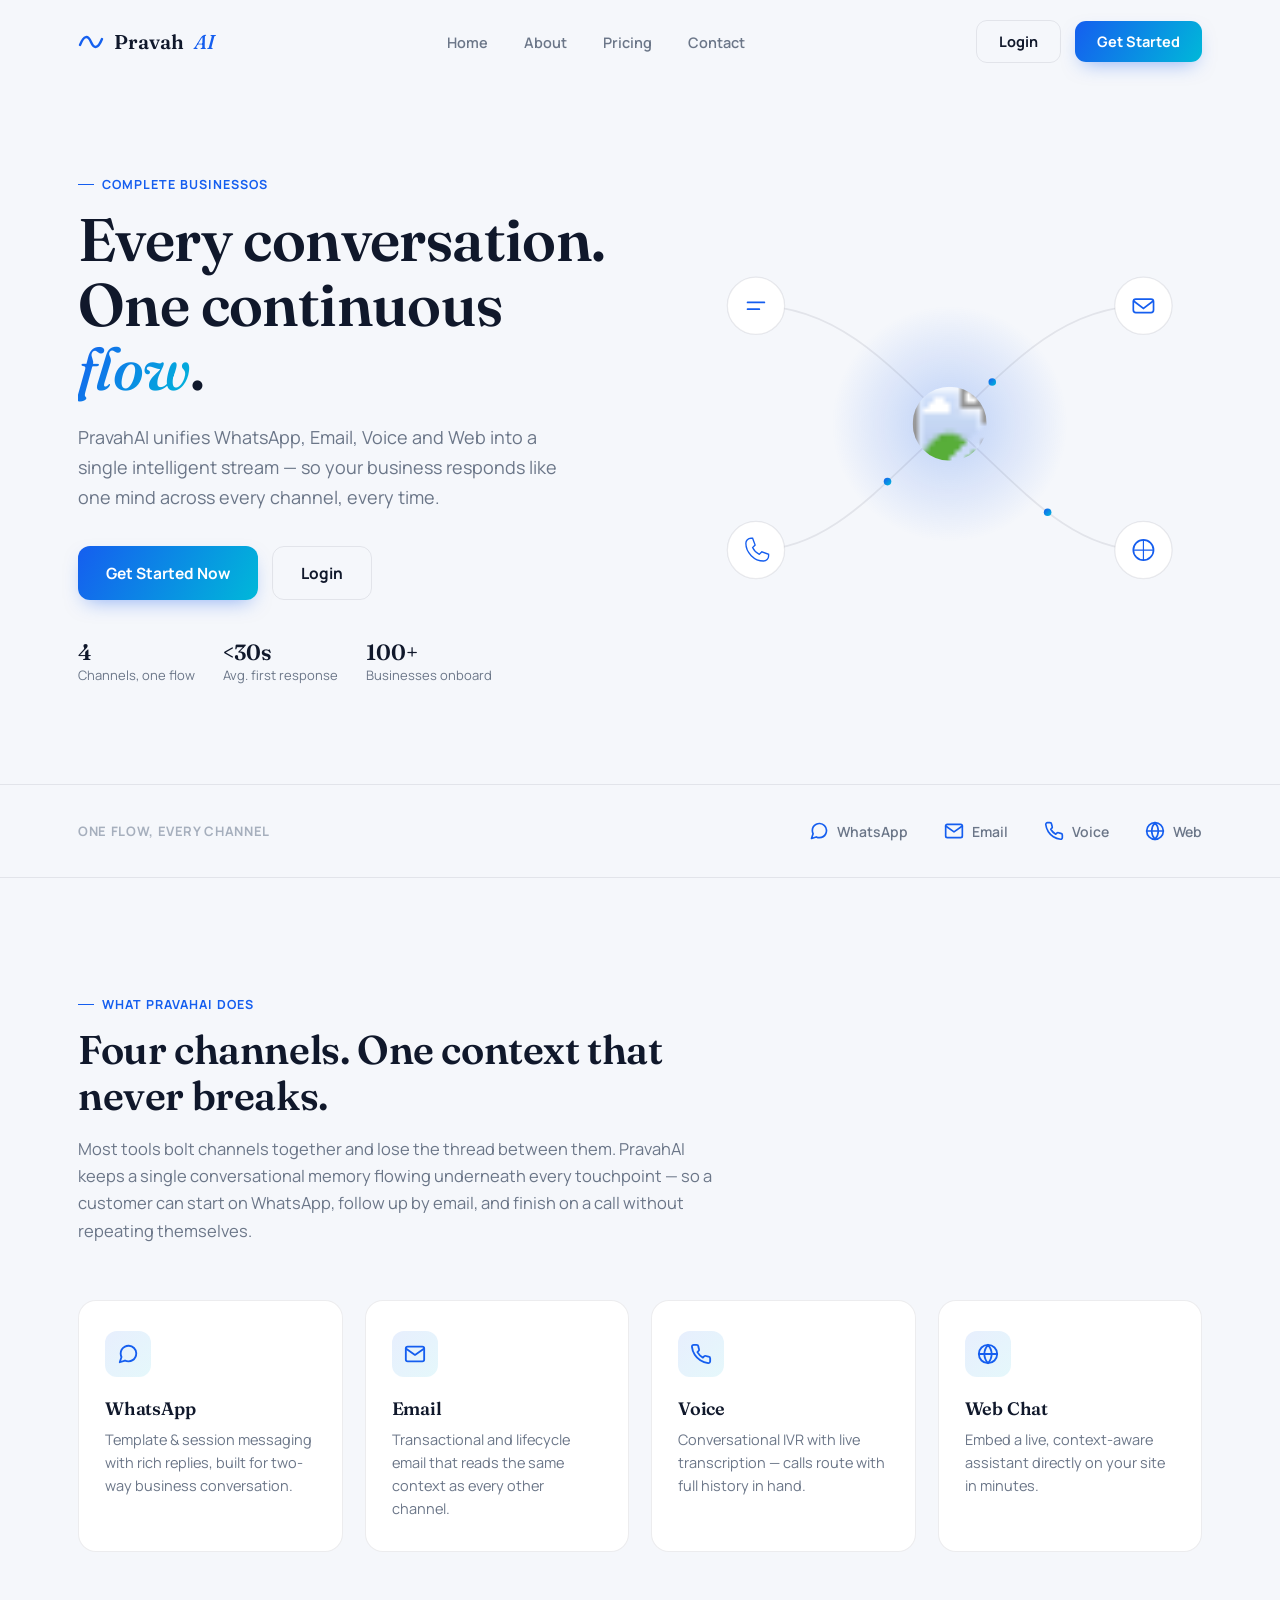
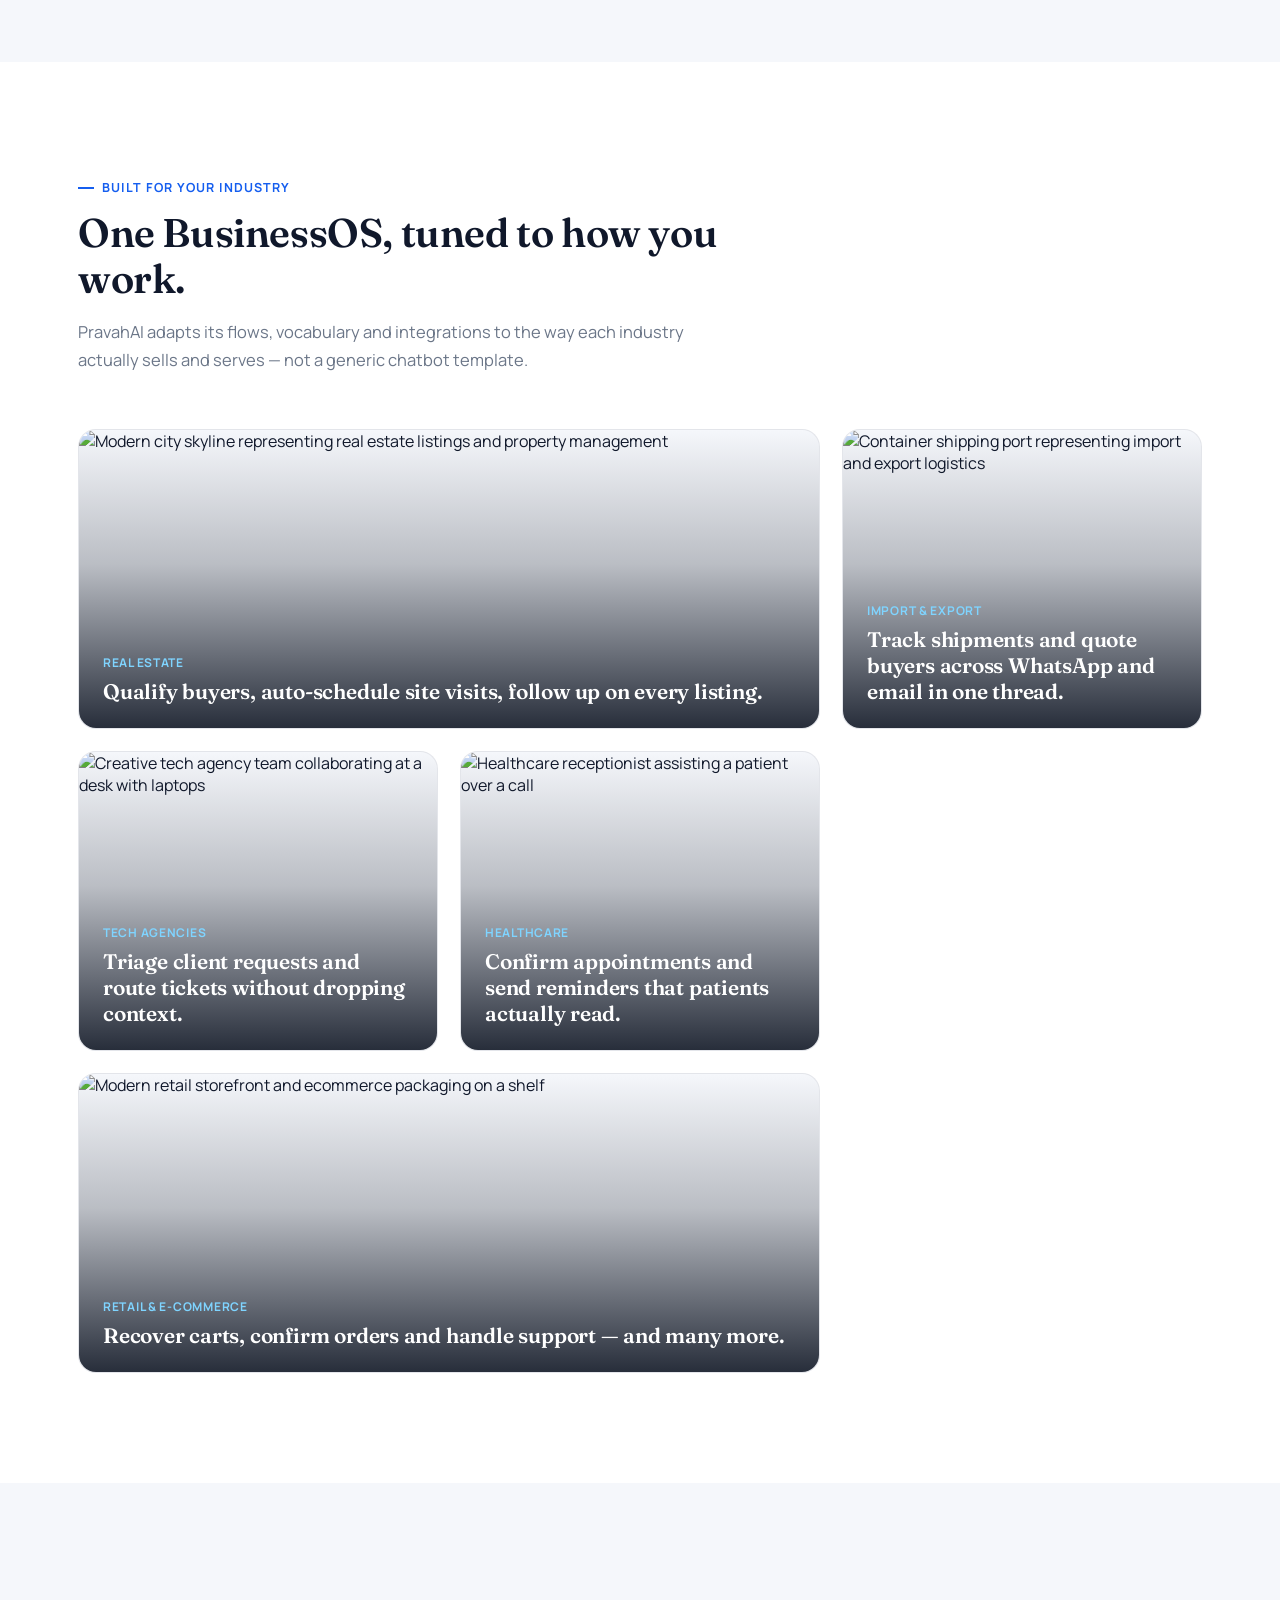
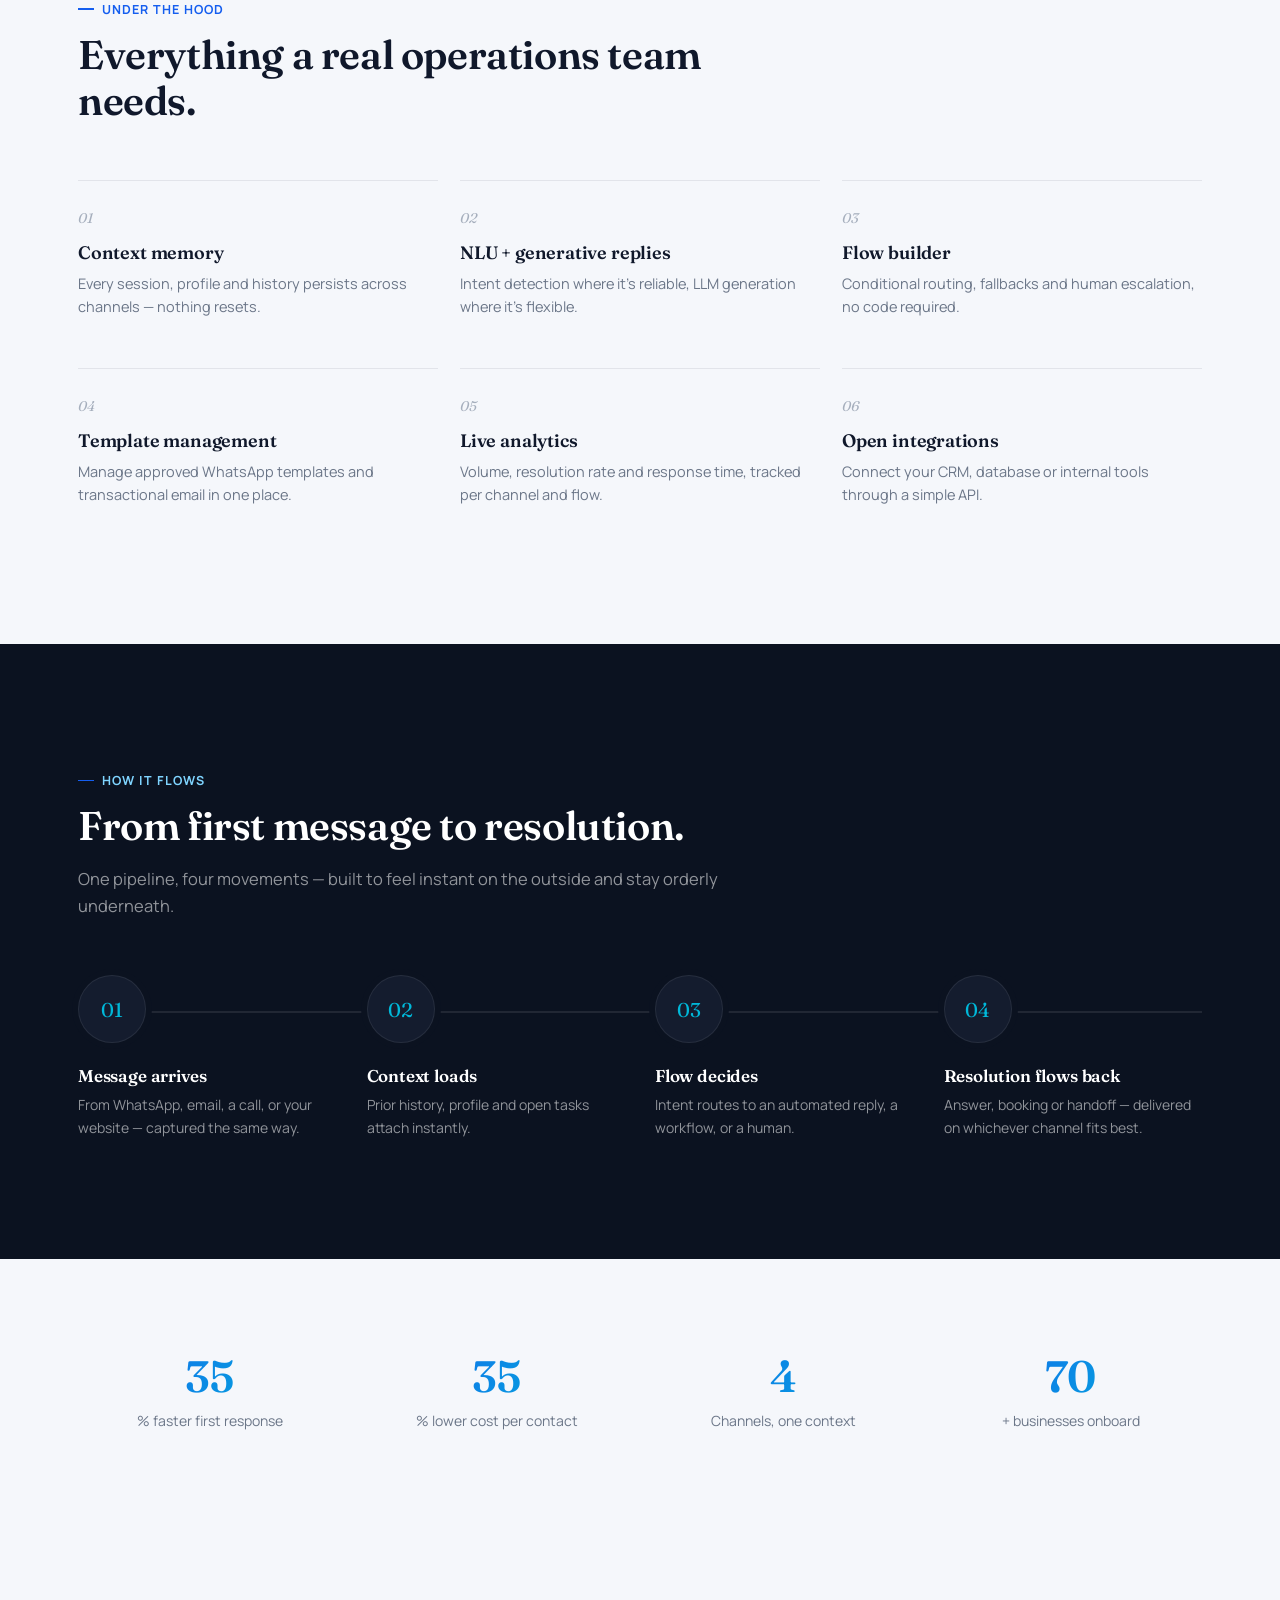
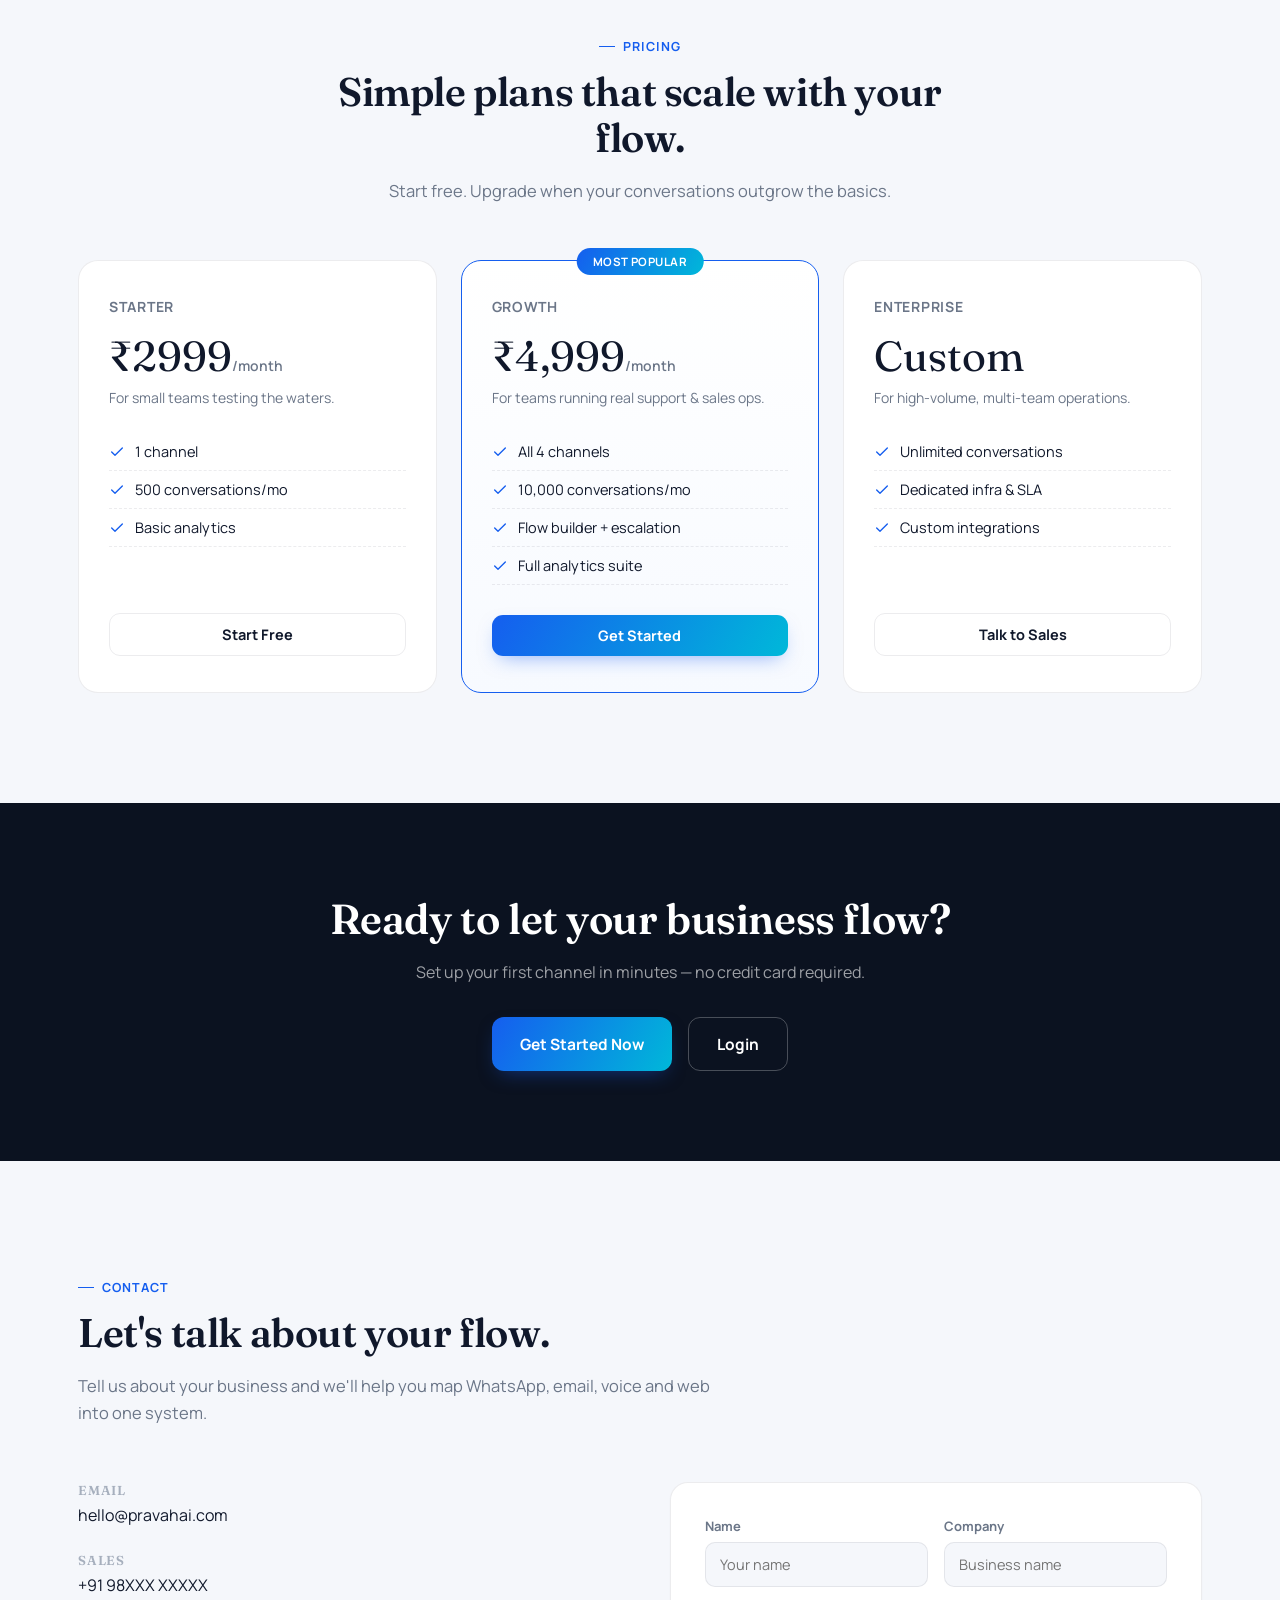
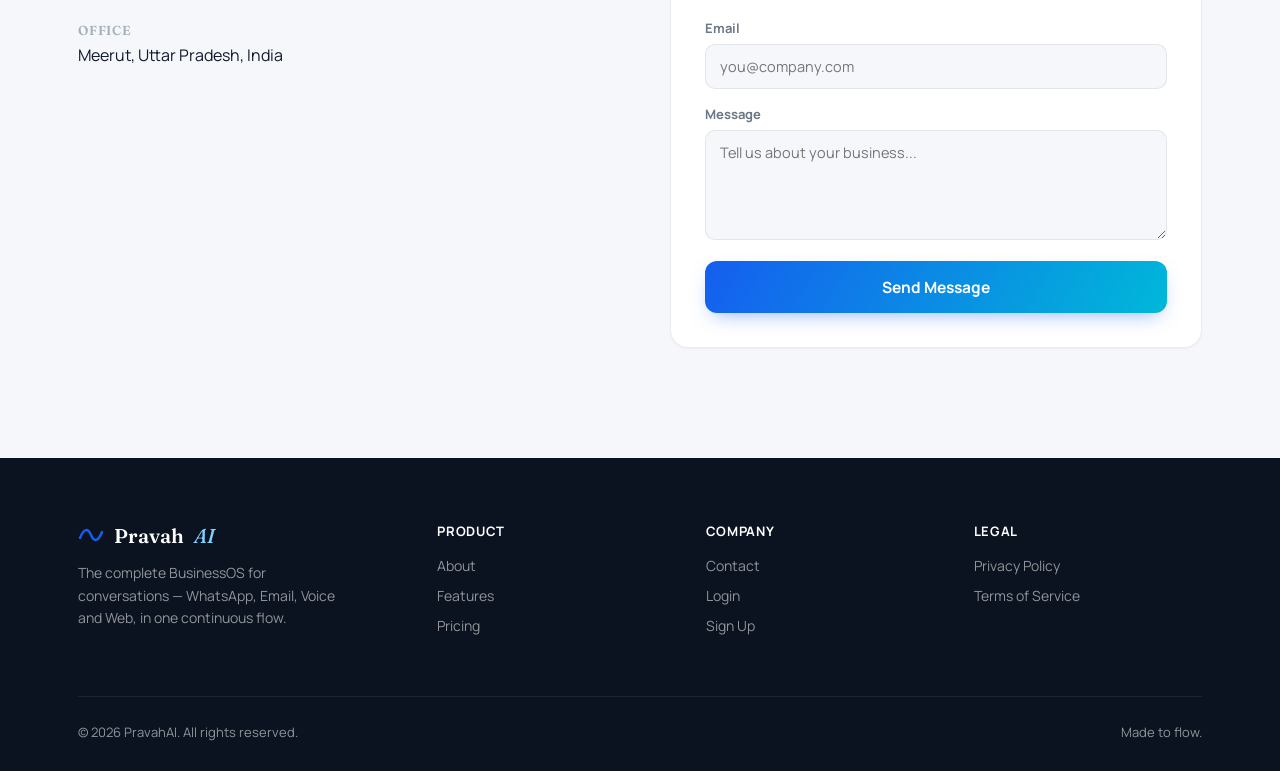
==== commit 83c6f65d: "added web widget and added profile link in top bar icon" ====
--- a/templates/index.html
+++ b/templates/index.html
@@ -710,7 +710,9 @@
     });
 }, { threshold: 0.5 });
 statEls.forEach(el => counterIO.observe(el));
+
+
 </script>
-
+<script src="https://eva.sanjivanitechno.com/embed/widget.js" data-public-id="wgt_kSSwzpxwX1cmWoNwDkDcoA" data-color="#2454e8" async></script>
 </body>
 </html>
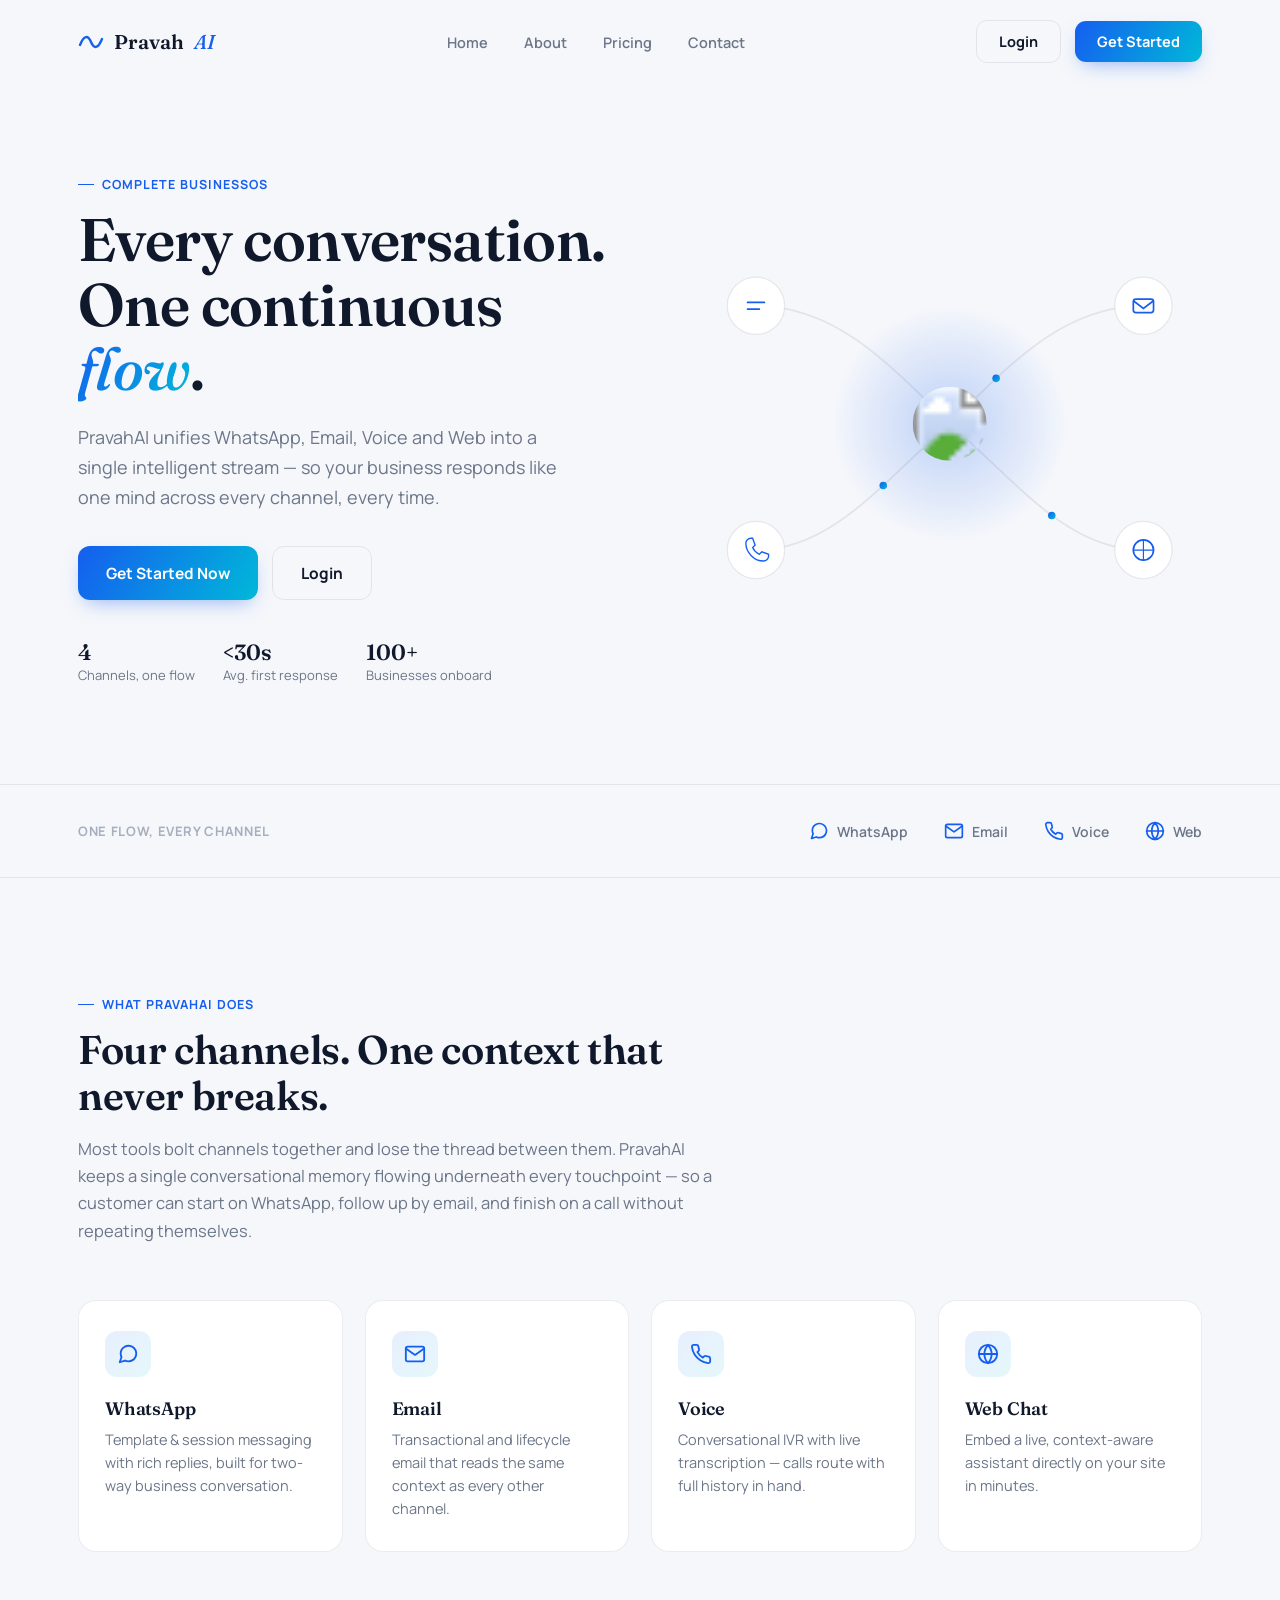
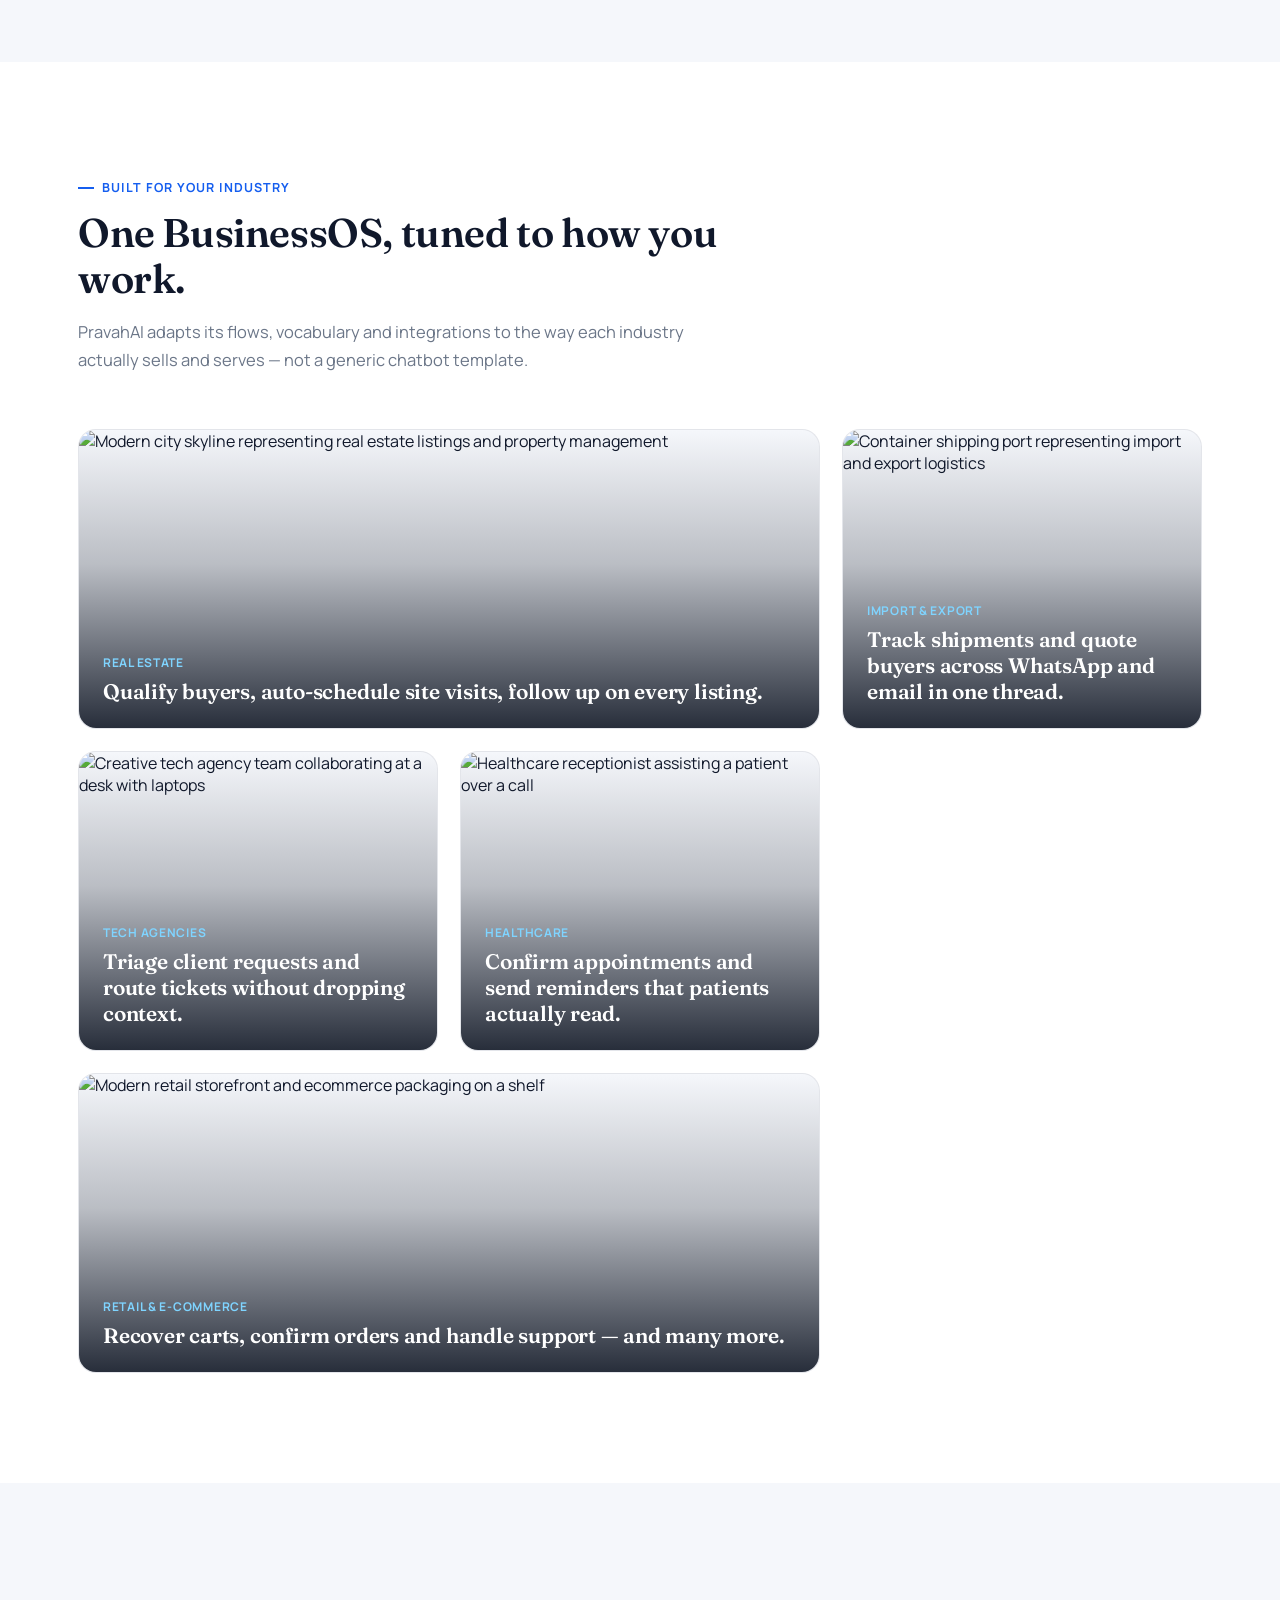
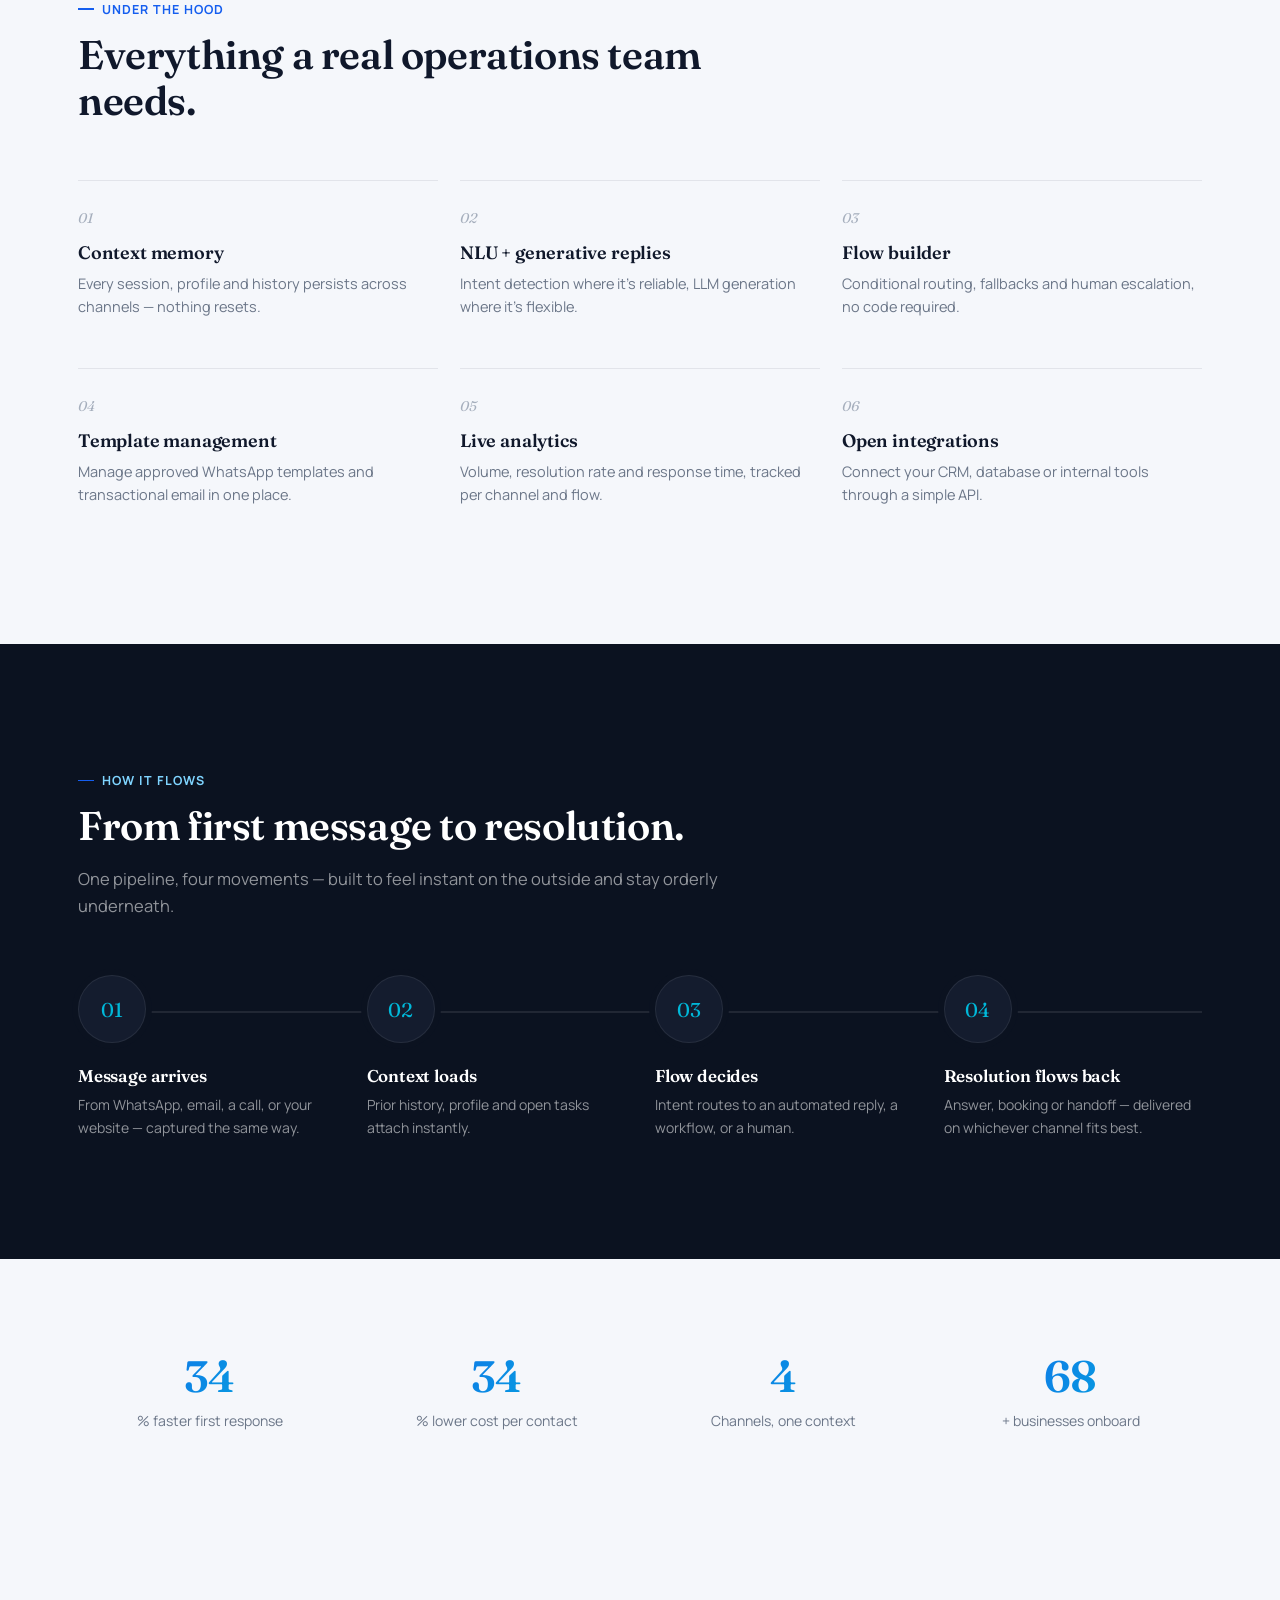
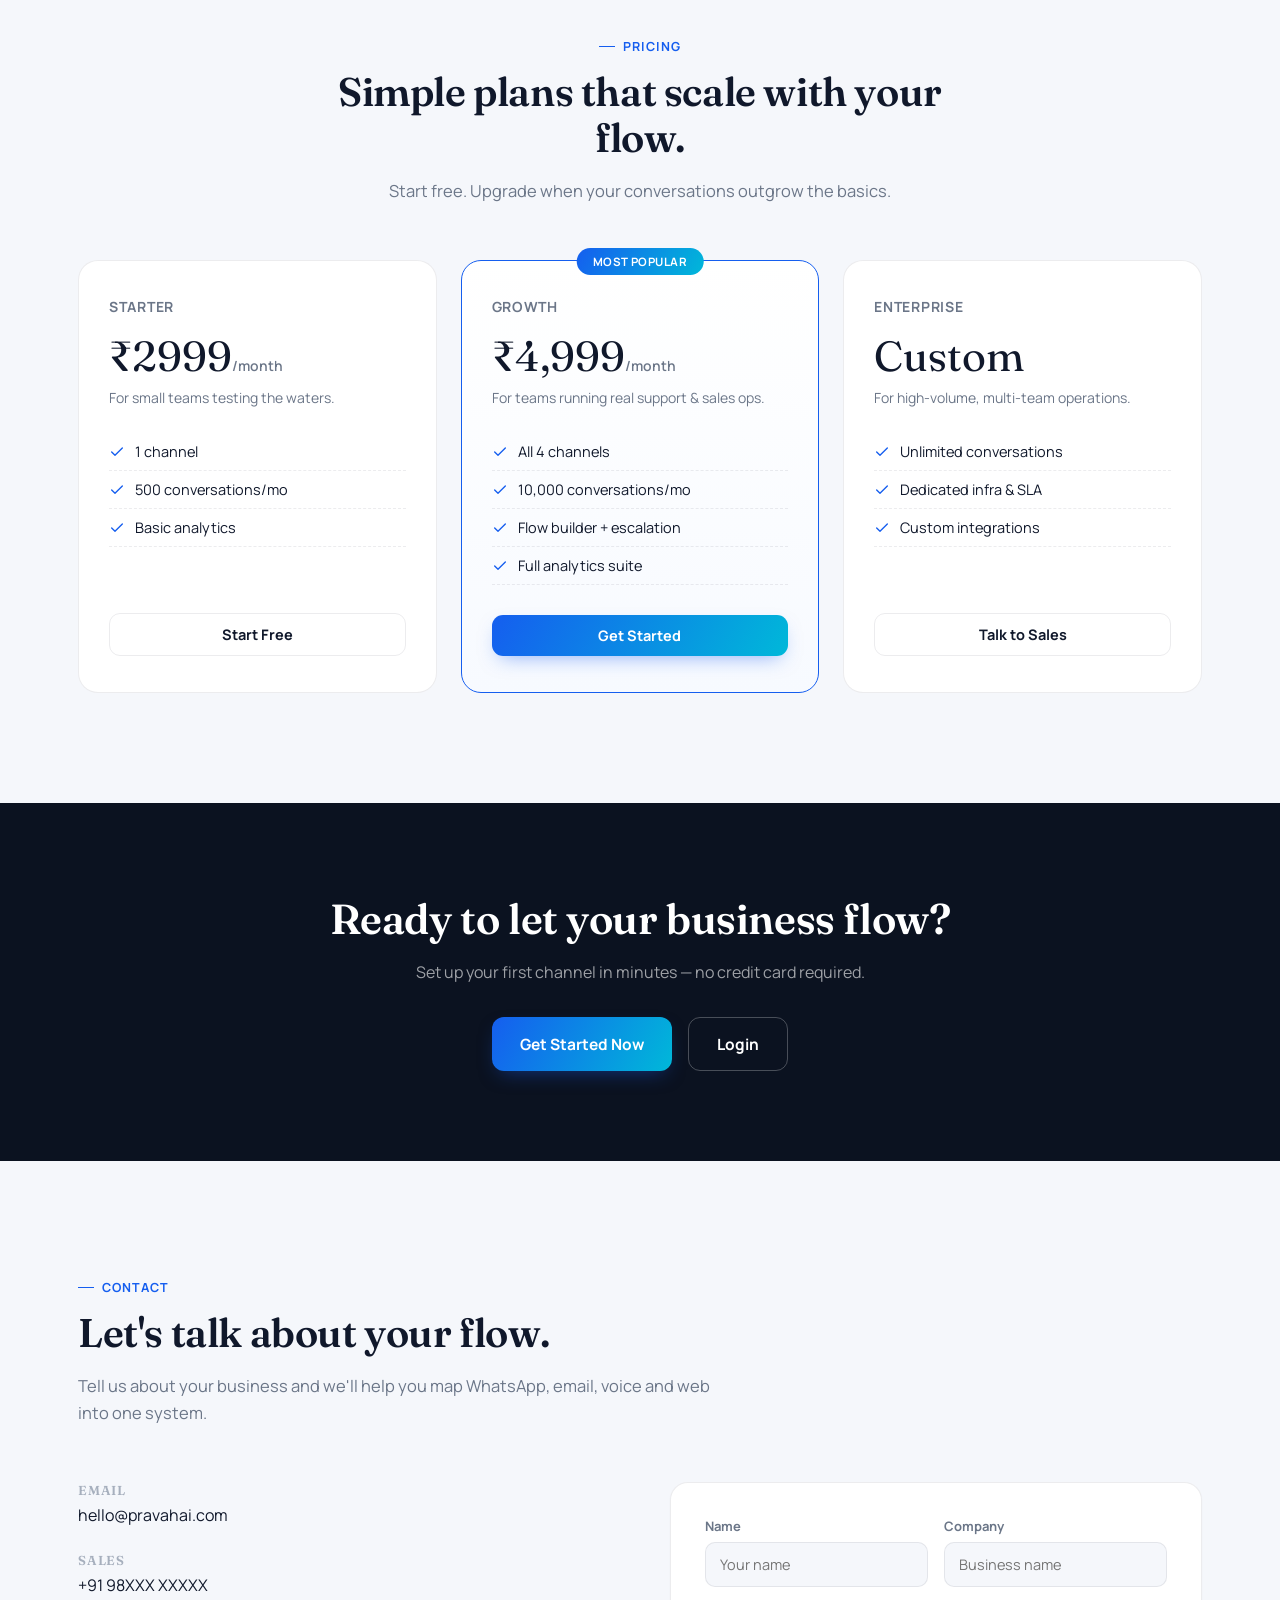
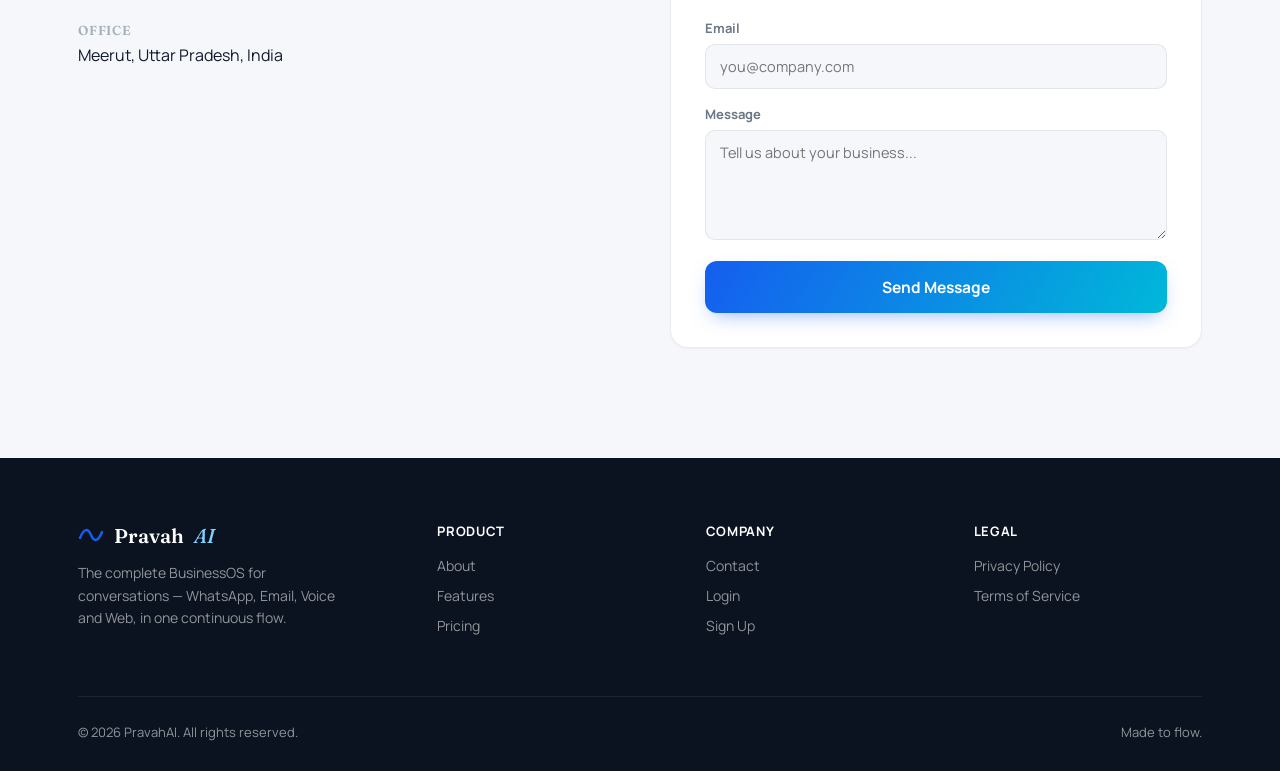
==== commit 39e05f96: "new updated widgets" ====
--- a/templates/index.html
+++ b/templates/index.html
@@ -713,6 +713,6 @@
 
 
 </script>
-<script src="https://eva.sanjivanitechno.com/embed/widget.js" data-public-id="wgt_kSSwzpxwX1cmWoNwDkDcoA" data-color="#2454e8" async></script>
+<script src="https://eva.sanjivanitechno.com/embed/widget.js" data-public-id="wgt_LJ2HvAnvA3ltUBajsrTfTQ" data-color="#2454e8" async></script>
 </body>
 </html>
